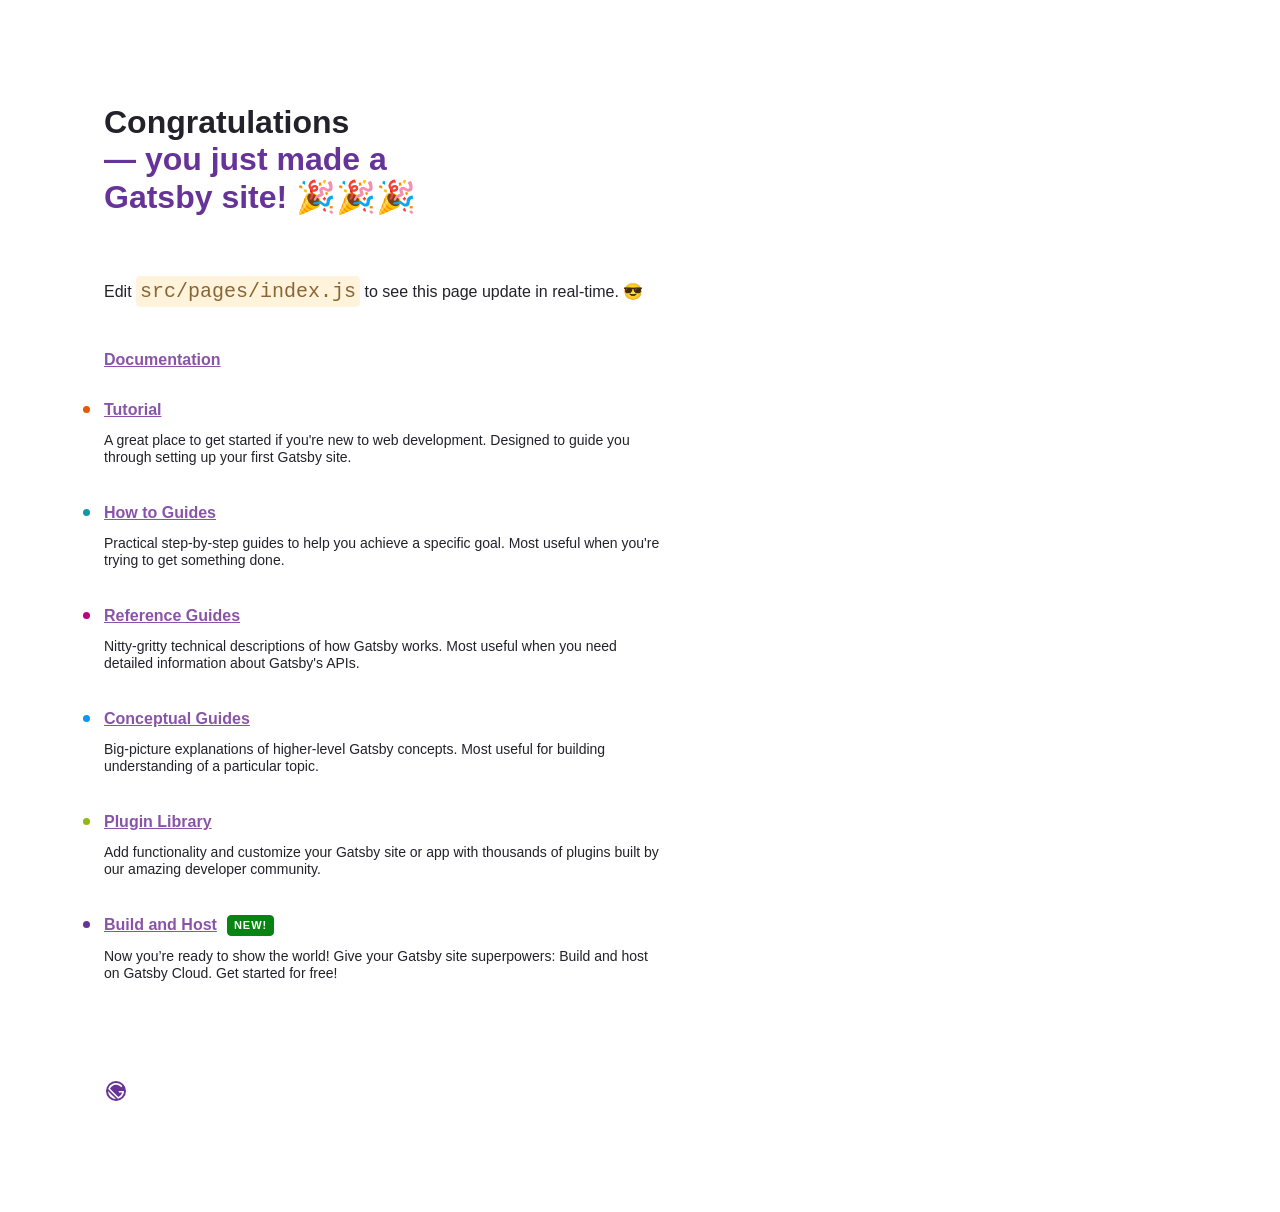
==== index.html @ 50d26634 "Updates" ====
<!DOCTYPE html><html><head><meta charSet="utf-8"/><meta http-equiv="x-ua-compatible" content="ie=edge"/><meta name="viewport" content="width=device-width, initial-scale=1, shrink-to-fit=no"/><meta name="generator" content="Gatsby 4.19.2"/></head><body><div id="___gatsby"><div style="outline:none" tabindex="-1" id="gatsby-focus-wrapper"><main style="color:#232129;padding:96px;font-family:-apple-system, Roboto, sans-serif, serif"><title>Home Page</title><h1 style="margin-top:0;margin-bottom:64px;max-width:320px">Congratulations<!-- --><br/><span style="color:#663399">— you just made a Gatsby site! </span><span role="img" aria-label="Party popper emojis">🎉🎉🎉</span></h1><p style="margin-bottom:48px">Edit <!-- --><code style="color:#8A6534;padding:4px;background-color:#FFF4DB;font-size:1.25rem;border-radius:4px">src/pages/index.js</code> to see this page update in real-time.<!-- --> <!-- --><span role="img" aria-label="Sunglasses smiley emoji">😎</span></p><ul style="margin-bottom:96px;padding-left:0"><li style="color:#8954A8;font-weight:bold;font-size:16px;vertical-align:5%;list-style-type:none;margin-bottom:24px"><a style="color:#8954A8;font-weight:bold;font-size:16px;vertical-align:5%" href="https://www.gatsbyjs.com/docs/?utm_source=starter&amp;utm_medium=start-page&amp;utm_campaign=minimal-starter">Documentation</a></li><li style="font-weight:300;font-size:24px;max-width:560px;margin-bottom:30px;color:#E95800"><span><a style="color:#8954A8;font-weight:bold;font-size:16px;vertical-align:5%" href="https://www.gatsbyjs.com/docs/tutorial/?utm_source=starter&amp;utm_medium=start-page&amp;utm_campaign=minimal-starter">Tutorial</a><p style="color:#232129;font-size:14px;margin-top:10px;margin-bottom:0;line-height:1.25">A great place to get started if you&#x27;re new to web development. Designed to guide you through setting up your first Gatsby site.</p></span></li><li style="font-weight:300;font-size:24px;max-width:560px;margin-bottom:30px;color:#1099A8"><span><a style="color:#8954A8;font-weight:bold;font-size:16px;vertical-align:5%" href="https://www.gatsbyjs.com/docs/how-to/?utm_source=starter&amp;utm_medium=start-page&amp;utm_campaign=minimal-starter">How to Guides</a><p style="color:#232129;font-size:14px;margin-top:10px;margin-bottom:0;line-height:1.25">Practical step-by-step guides to help you achieve a specific goal. Most useful when you&#x27;re trying to get something done.</p></span></li><li style="font-weight:300;font-size:24px;max-width:560px;margin-bottom:30px;color:#BC027F"><span><a style="color:#8954A8;font-weight:bold;font-size:16px;vertical-align:5%" href="https://www.gatsbyjs.com/docs/reference/?utm_source=starter&amp;utm_medium=start-page&amp;utm_campaign=minimal-starter">Reference Guides</a><p style="color:#232129;font-size:14px;margin-top:10px;margin-bottom:0;line-height:1.25">Nitty-gritty technical descriptions of how Gatsby works. Most useful when you need detailed information about Gatsby&#x27;s APIs.</p></span></li><li style="font-weight:300;font-size:24px;max-width:560px;margin-bottom:30px;color:#0D96F2"><span><a style="color:#8954A8;font-weight:bold;font-size:16px;vertical-align:5%" href="https://www.gatsbyjs.com/docs/conceptual/?utm_source=starter&amp;utm_medium=start-page&amp;utm_campaign=minimal-starter">Conceptual Guides</a><p style="color:#232129;font-size:14px;margin-top:10px;margin-bottom:0;line-height:1.25">Big-picture explanations of higher-level Gatsby concepts. Most useful for building understanding of a particular topic.</p></span></li><li style="font-weight:300;font-size:24px;max-width:560px;margin-bottom:30px;color:#8EB814"><span><a style="color:#8954A8;font-weight:bold;font-size:16px;vertical-align:5%" href="https://www.gatsbyjs.com/plugins?utm_source=starter&amp;utm_medium=start-page&amp;utm_campaign=minimal-starter">Plugin Library</a><p style="color:#232129;font-size:14px;margin-top:10px;margin-bottom:0;line-height:1.25">Add functionality and customize your Gatsby site or app with thousands of plugins built by our amazing developer community.</p></span></li><li style="font-weight:300;font-size:24px;max-width:560px;margin-bottom:30px;color:#663399"><span><a style="color:#8954A8;font-weight:bold;font-size:16px;vertical-align:5%" href="https://www.gatsbyjs.com/cloud?utm_source=starter&amp;utm_medium=start-page&amp;utm_campaign=minimal-starter">Build and Host</a><span style="color:#fff;background-color:#088413;border:1px solid #088413;font-size:11px;font-weight:bold;letter-spacing:1px;border-radius:4px;padding:4px 6px;display:inline-block;position:relative;top:-2px;margin-left:10px;line-height:1" aria-label="New Badge">NEW!</span><p style="color:#232129;font-size:14px;margin-top:10px;margin-bottom:0;line-height:1.25">Now you’re ready to show the world! Give your Gatsby site superpowers: Build and host on Gatsby Cloud. Get started for free!</p></span></li></ul><img alt="Gatsby G Logo" src="data:image/svg+xml,%3Csvg width=&#x27;24&#x27; height=&#x27;24&#x27; fill=&#x27;none&#x27; xmlns=&#x27;http://www.w3.org/2000/svg&#x27;%3E%3Cpath d=&#x27;M12 2a10 10 0 110 20 10 10 0 010-20zm0 2c-3.73 0-6.86 2.55-7.75 6L14 19.75c3.45-.89 6-4.02 6-7.75h-5.25v1.5h3.45a6.37 6.37 0 01-3.89 4.44L6.06 9.69C7 7.31 9.3 5.63 12 5.63c2.13 0 4 1.04 5.18 2.65l1.23-1.06A7.959 7.959 0 0012 4zm-8 8a8 8 0 008 8c.04 0 .09 0-8-8z&#x27; fill=&#x27;%23639&#x27;/%3E%3C/svg%3E"/></main></div><div id="gatsby-announcer" style="position:absolute;top:0;width:1px;height:1px;padding:0;overflow:hidden;clip:rect(0, 0, 0, 0);white-space:nowrap;border:0" aria-live="assertive" aria-atomic="true"></div></div><script id="gatsby-script-loader">/*<![CDATA[*/window.pagePath="/";window.___webpackCompilationHash="6429aa1b4172d0adffa3";/*]]>*/</script><script id="gatsby-chunk-mapping">/*<![CDATA[*/window.___chunkMapping={"polyfill":["/polyfill-4fb94644c751916fdb25.js"],"app":["/app-4b45c971e4cc0b7f900e.js"],"component---src-pages-404-js":["/component---src-pages-404-js-f982e21b29e5e7bc41b1.js"],"component---src-pages-index-js":["/component---src-pages-index-js-7aa5d45c8469f701ad7a.js"]};/*]]>*/</script><script src="/gatstw/polyfill-4fb94644c751916fdb25.js" nomodule=""></script><script src="/gatstw/app-4b45c971e4cc0b7f900e.js" async=""></script><script src="/gatstw/framework-1d7d2e0449200b35383c.js" async=""></script><script src="/gatstw/webpack-runtime-5391e81172d4841fd30a.js" async=""></script></body></html>
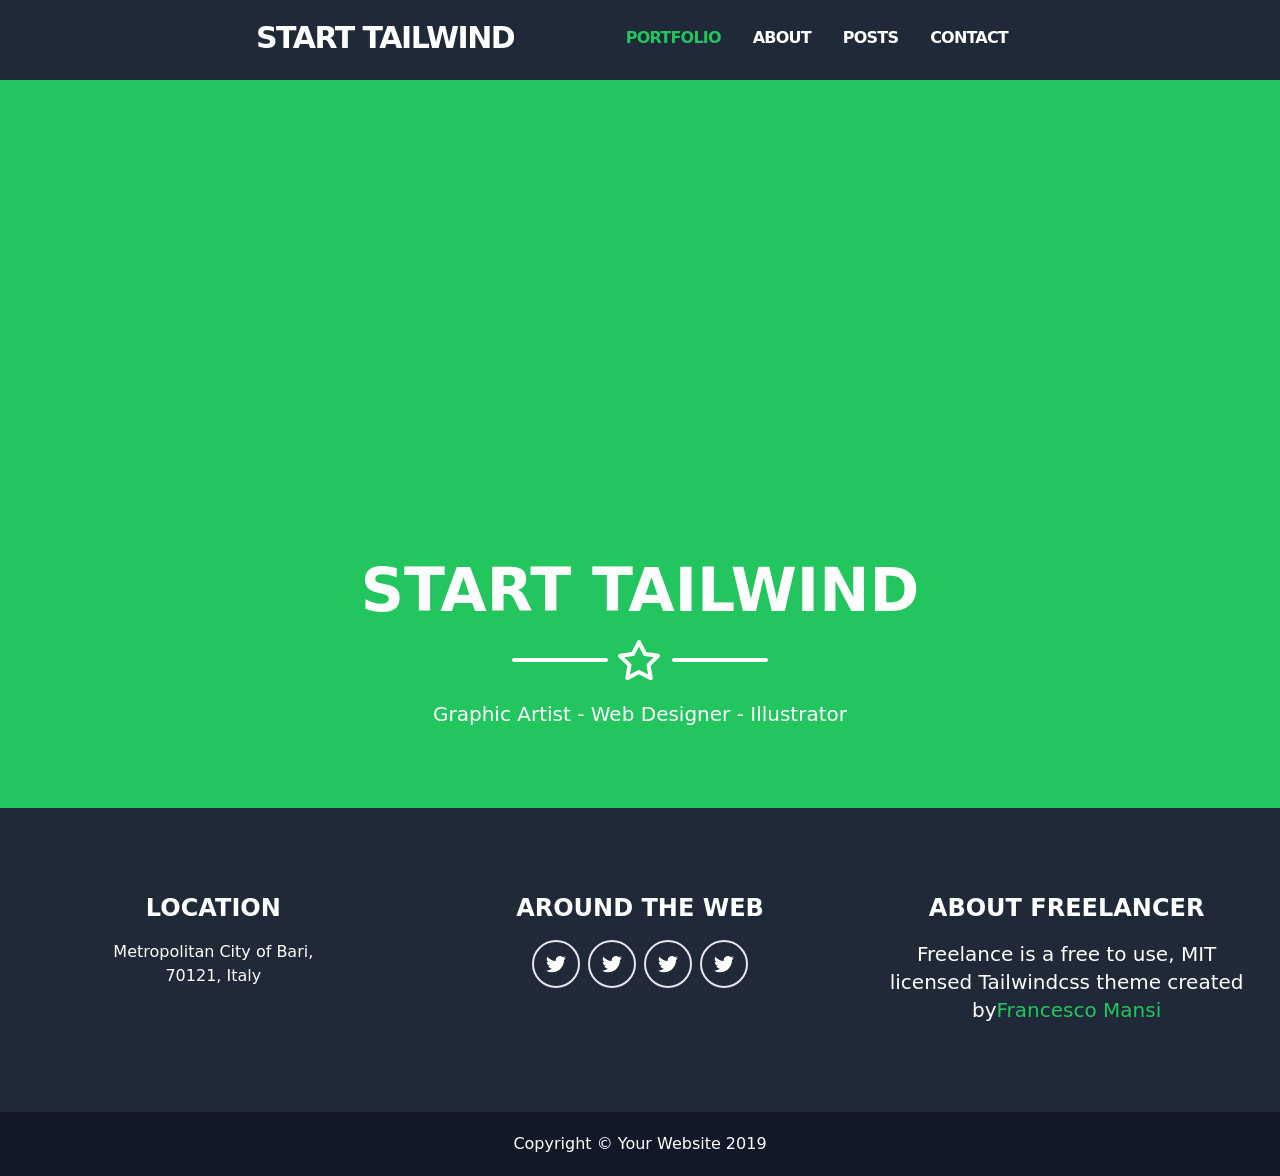
==== commit 3bc8133d: "Updates" ====
--- a/index.html
+++ b/index.html
@@ -1 +1,3 @@
-<!DOCTYPE html><html><head><meta charSet="utf-8"/><meta http-equiv="x-ua-compatible" content="ie=edge"/><meta name="viewport" content="width=device-width, initial-scale=1, shrink-to-fit=no"/><meta name="generator" content="Gatsby 4.19.2"/></head><body><div id="___gatsby"><div style="outline:none" tabindex="-1" id="gatsby-focus-wrapper"><main style="color:#232129;padding:96px;font-family:-apple-system, Roboto, sans-serif, serif"><title>Home Page</title><h1 style="margin-top:0;margin-bottom:64px;max-width:320px">Congratulations<!-- --><br/><span style="color:#663399">— you just made a Gatsby site! </span><span role="img" aria-label="Party popper emojis">🎉🎉🎉</span></h1><p style="margin-bottom:48px">Edit <!-- --><code style="color:#8A6534;padding:4px;background-color:#FFF4DB;font-size:1.25rem;border-radius:4px">src/pages/index.js</code> to see this page update in real-time.<!-- --> <!-- --><span role="img" aria-label="Sunglasses smiley emoji">😎</span></p><ul style="margin-bottom:96px;padding-left:0"><li style="color:#8954A8;font-weight:bold;font-size:16px;vertical-align:5%;list-style-type:none;margin-bottom:24px"><a style="color:#8954A8;font-weight:bold;font-size:16px;vertical-align:5%" href="https://www.gatsbyjs.com/docs/?utm_source=starter&amp;utm_medium=start-page&amp;utm_campaign=minimal-starter">Documentation</a></li><li style="font-weight:300;font-size:24px;max-width:560px;margin-bottom:30px;color:#E95800"><span><a style="color:#8954A8;font-weight:bold;font-size:16px;vertical-align:5%" href="https://www.gatsbyjs.com/docs/tutorial/?utm_source=starter&amp;utm_medium=start-page&amp;utm_campaign=minimal-starter">Tutorial</a><p style="color:#232129;font-size:14px;margin-top:10px;margin-bottom:0;line-height:1.25">A great place to get started if you&#x27;re new to web development. Designed to guide you through setting up your first Gatsby site.</p></span></li><li style="font-weight:300;font-size:24px;max-width:560px;margin-bottom:30px;color:#1099A8"><span><a style="color:#8954A8;font-weight:bold;font-size:16px;vertical-align:5%" href="https://www.gatsbyjs.com/docs/how-to/?utm_source=starter&amp;utm_medium=start-page&amp;utm_campaign=minimal-starter">How to Guides</a><p style="color:#232129;font-size:14px;margin-top:10px;margin-bottom:0;line-height:1.25">Practical step-by-step guides to help you achieve a specific goal. Most useful when you&#x27;re trying to get something done.</p></span></li><li style="font-weight:300;font-size:24px;max-width:560px;margin-bottom:30px;color:#BC027F"><span><a style="color:#8954A8;font-weight:bold;font-size:16px;vertical-align:5%" href="https://www.gatsbyjs.com/docs/reference/?utm_source=starter&amp;utm_medium=start-page&amp;utm_campaign=minimal-starter">Reference Guides</a><p style="color:#232129;font-size:14px;margin-top:10px;margin-bottom:0;line-height:1.25">Nitty-gritty technical descriptions of how Gatsby works. Most useful when you need detailed information about Gatsby&#x27;s APIs.</p></span></li><li style="font-weight:300;font-size:24px;max-width:560px;margin-bottom:30px;color:#0D96F2"><span><a style="color:#8954A8;font-weight:bold;font-size:16px;vertical-align:5%" href="https://www.gatsbyjs.com/docs/conceptual/?utm_source=starter&amp;utm_medium=start-page&amp;utm_campaign=minimal-starter">Conceptual Guides</a><p style="color:#232129;font-size:14px;margin-top:10px;margin-bottom:0;line-height:1.25">Big-picture explanations of higher-level Gatsby concepts. Most useful for building understanding of a particular topic.</p></span></li><li style="font-weight:300;font-size:24px;max-width:560px;margin-bottom:30px;color:#8EB814"><span><a style="color:#8954A8;font-weight:bold;font-size:16px;vertical-align:5%" href="https://www.gatsbyjs.com/plugins?utm_source=starter&amp;utm_medium=start-page&amp;utm_campaign=minimal-starter">Plugin Library</a><p style="color:#232129;font-size:14px;margin-top:10px;margin-bottom:0;line-height:1.25">Add functionality and customize your Gatsby site or app with thousands of plugins built by our amazing developer community.</p></span></li><li style="font-weight:300;font-size:24px;max-width:560px;margin-bottom:30px;color:#663399"><span><a style="color:#8954A8;font-weight:bold;font-size:16px;vertical-align:5%" href="https://www.gatsbyjs.com/cloud?utm_source=starter&amp;utm_medium=start-page&amp;utm_campaign=minimal-starter">Build and Host</a><span style="color:#fff;background-color:#088413;border:1px solid #088413;font-size:11px;font-weight:bold;letter-spacing:1px;border-radius:4px;padding:4px 6px;display:inline-block;position:relative;top:-2px;margin-left:10px;line-height:1" aria-label="New Badge">NEW!</span><p style="color:#232129;font-size:14px;margin-top:10px;margin-bottom:0;line-height:1.25">Now you’re ready to show the world! Give your Gatsby site superpowers: Build and host on Gatsby Cloud. Get started for free!</p></span></li></ul><img alt="Gatsby G Logo" src="data:image/svg+xml,%3Csvg width=&#x27;24&#x27; height=&#x27;24&#x27; fill=&#x27;none&#x27; xmlns=&#x27;http://www.w3.org/2000/svg&#x27;%3E%3Cpath d=&#x27;M12 2a10 10 0 110 20 10 10 0 010-20zm0 2c-3.73 0-6.86 2.55-7.75 6L14 19.75c3.45-.89 6-4.02 6-7.75h-5.25v1.5h3.45a6.37 6.37 0 01-3.89 4.44L6.06 9.69C7 7.31 9.3 5.63 12 5.63c2.13 0 4 1.04 5.18 2.65l1.23-1.06A7.959 7.959 0 0012 4zm-8 8a8 8 0 008 8c.04 0 .09 0-8-8z&#x27; fill=&#x27;%23639&#x27;/%3E%3C/svg%3E"/></main></div><div id="gatsby-announcer" style="position:absolute;top:0;width:1px;height:1px;padding:0;overflow:hidden;clip:rect(0, 0, 0, 0);white-space:nowrap;border:0" aria-live="assertive" aria-atomic="true"></div></div><script id="gatsby-script-loader">/*<![CDATA[*/window.pagePath="/";window.___webpackCompilationHash="6429aa1b4172d0adffa3";/*]]>*/</script><script id="gatsby-chunk-mapping">/*<![CDATA[*/window.___chunkMapping={"polyfill":["/polyfill-4fb94644c751916fdb25.js"],"app":["/app-4b45c971e4cc0b7f900e.js"],"component---src-pages-404-js":["/component---src-pages-404-js-f982e21b29e5e7bc41b1.js"],"component---src-pages-index-js":["/component---src-pages-index-js-7aa5d45c8469f701ad7a.js"]};/*]]>*/</script><script src="/gatstw/polyfill-4fb94644c751916fdb25.js" nomodule=""></script><script src="/gatstw/app-4b45c971e4cc0b7f900e.js" async=""></script><script src="/gatstw/framework-1d7d2e0449200b35383c.js" async=""></script><script src="/gatstw/webpack-runtime-5391e81172d4841fd30a.js" async=""></script></body></html>+<!DOCTYPE html><html><head><meta charSet="utf-8"/><meta http-equiv="x-ua-compatible" content="ie=edge"/><meta name="viewport" content="width=device-width, initial-scale=1, shrink-to-fit=no"/><meta name="description" content="Hello World" data-gatsby-head="true"/><meta name="generator" content="Gatsby 4.19.2"/><style data-href="/gatstw/styles.376b4c808e6d2e845d31.css" data-identity="gatsby-global-css">/*
+! tailwindcss v3.1.6 | MIT License | https://tailwindcss.com
+*/*,:after,:before{border:0 solid #e5e7eb;box-sizing:border-box}:after,:before{--tw-content:""}html{-webkit-text-size-adjust:100%;font-family:ui-sans-serif,system-ui,-apple-system,BlinkMacSystemFont,Segoe UI,Roboto,Helvetica Neue,Arial,Noto Sans,sans-serif,Apple Color Emoji,Segoe UI Emoji,Segoe UI Symbol,Noto Color Emoji;line-height:1.5;-moz-tab-size:4;-o-tab-size:4;tab-size:4}body{line-height:inherit;margin:0}hr{border-top-width:1px;color:inherit;height:0}abbr:where([title]){-webkit-text-decoration:underline dotted;text-decoration:underline dotted}h1,h2,h3,h4,h5,h6{font-size:inherit;font-weight:inherit}a{color:inherit;text-decoration:inherit}b,strong{font-weight:bolder}code,kbd,pre,samp{font-family:ui-monospace,SFMono-Regular,Menlo,Monaco,Consolas,Liberation Mono,Courier New,monospace;font-size:1em}small{font-size:80%}sub,sup{font-size:75%;line-height:0;position:relative;vertical-align:baseline}sub{bottom:-.25em}sup{top:-.5em}table{border-collapse:collapse;border-color:inherit;text-indent:0}button,input,optgroup,select,textarea{color:inherit;font-family:inherit;font-size:100%;font-weight:inherit;line-height:inherit;margin:0;padding:0}button,select{text-transform:none}[type=button],[type=reset],[type=submit],button{-webkit-appearance:button;background-color:transparent;background-image:none}:-moz-focusring{outline:auto}:-moz-ui-invalid{box-shadow:none}progress{vertical-align:baseline}::-webkit-inner-spin-button,::-webkit-outer-spin-button{height:auto}[type=search]{-webkit-appearance:textfield;outline-offset:-2px}::-webkit-search-decoration{-webkit-appearance:none}::-webkit-file-upload-button{-webkit-appearance:button;font:inherit}summary{display:list-item}blockquote,dd,dl,figure,h1,h2,h3,h4,h5,h6,hr,p,pre{margin:0}fieldset{margin:0}fieldset,legend{padding:0}menu,ol,ul{list-style:none;margin:0;padding:0}textarea{resize:vertical}input::-moz-placeholder,textarea::-moz-placeholder{color:#9ca3af;opacity:1}input::placeholder,textarea::placeholder{color:#9ca3af;opacity:1}[role=button],button{cursor:pointer}:disabled{cursor:default}audio,canvas,embed,iframe,img,object,svg,video{display:block;vertical-align:middle}img,video{height:auto;max-width:100%}*,:after,:before{--tw-border-spacing-x:0;--tw-border-spacing-y:0;--tw-translate-x:0;--tw-translate-y:0;--tw-rotate:0;--tw-skew-x:0;--tw-skew-y:0;--tw-scale-x:1;--tw-scale-y:1;--tw-pan-x: ;--tw-pan-y: ;--tw-pinch-zoom: ;--tw-scroll-snap-strictness:proximity;--tw-ordinal: ;--tw-slashed-zero: ;--tw-numeric-figure: ;--tw-numeric-spacing: ;--tw-numeric-fraction: ;--tw-ring-inset: ;--tw-ring-offset-width:0px;--tw-ring-offset-color:#fff;--tw-ring-color:rgba(59,130,246,.5);--tw-ring-offset-shadow:0 0 #0000;--tw-ring-shadow:0 0 #0000;--tw-shadow:0 0 #0000;--tw-shadow-colored:0 0 #0000;--tw-blur: ;--tw-brightness: ;--tw-contrast: ;--tw-grayscale: ;--tw-hue-rotate: ;--tw-invert: ;--tw-saturate: ;--tw-sepia: ;--tw-drop-shadow: ;--tw-backdrop-blur: ;--tw-backdrop-brightness: ;--tw-backdrop-contrast: ;--tw-backdrop-grayscale: ;--tw-backdrop-hue-rotate: ;--tw-backdrop-invert: ;--tw-backdrop-opacity: ;--tw-backdrop-saturate: ;--tw-backdrop-sepia: }::-webkit-backdrop{--tw-border-spacing-x:0;--tw-border-spacing-y:0;--tw-translate-x:0;--tw-translate-y:0;--tw-rotate:0;--tw-skew-x:0;--tw-skew-y:0;--tw-scale-x:1;--tw-scale-y:1;--tw-pan-x: ;--tw-pan-y: ;--tw-pinch-zoom: ;--tw-scroll-snap-strictness:proximity;--tw-ordinal: ;--tw-slashed-zero: ;--tw-numeric-figure: ;--tw-numeric-spacing: ;--tw-numeric-fraction: ;--tw-ring-inset: ;--tw-ring-offset-width:0px;--tw-ring-offset-color:#fff;--tw-ring-color:rgba(59,130,246,.5);--tw-ring-offset-shadow:0 0 #0000;--tw-ring-shadow:0 0 #0000;--tw-shadow:0 0 #0000;--tw-shadow-colored:0 0 #0000;--tw-blur: ;--tw-brightness: ;--tw-contrast: ;--tw-grayscale: ;--tw-hue-rotate: ;--tw-invert: ;--tw-saturate: ;--tw-sepia: ;--tw-drop-shadow: ;--tw-backdrop-blur: ;--tw-backdrop-brightness: ;--tw-backdrop-contrast: ;--tw-backdrop-grayscale: ;--tw-backdrop-hue-rotate: ;--tw-backdrop-invert: ;--tw-backdrop-opacity: ;--tw-backdrop-saturate: ;--tw-backdrop-sepia: }::backdrop{--tw-border-spacing-x:0;--tw-border-spacing-y:0;--tw-translate-x:0;--tw-translate-y:0;--tw-rotate:0;--tw-skew-x:0;--tw-skew-y:0;--tw-scale-x:1;--tw-scale-y:1;--tw-pan-x: ;--tw-pan-y: ;--tw-pinch-zoom: ;--tw-scroll-snap-strictness:proximity;--tw-ordinal: ;--tw-slashed-zero: ;--tw-numeric-figure: ;--tw-numeric-spacing: ;--tw-numeric-fraction: ;--tw-ring-inset: ;--tw-ring-offset-width:0px;--tw-ring-offset-color:#fff;--tw-ring-color:rgba(59,130,246,.5);--tw-ring-offset-shadow:0 0 #0000;--tw-ring-shadow:0 0 #0000;--tw-shadow:0 0 #0000;--tw-shadow-colored:0 0 #0000;--tw-blur: ;--tw-brightness: ;--tw-contrast: ;--tw-grayscale: ;--tw-hue-rotate: ;--tw-invert: ;--tw-saturate: ;--tw-sepia: ;--tw-drop-shadow: ;--tw-backdrop-blur: ;--tw-backdrop-brightness: ;--tw-backdrop-contrast: ;--tw-backdrop-grayscale: ;--tw-backdrop-hue-rotate: ;--tw-backdrop-invert: ;--tw-backdrop-opacity: ;--tw-backdrop-saturate: ;--tw-backdrop-sepia: }.container{width:100%}@media (min-width:640px){.container{max-width:640px}}@media (min-width:768px){.container{max-width:768px}}@media (min-width:1024px){.container{max-width:1024px}}@media (min-width:1280px){.container{max-width:1280px}}@media (min-width:1536px){.container{max-width:1536px}}.sticky{position:-webkit-sticky;position:sticky}.top-0{top:0}.mx-auto{margin-left:auto;margin-right:auto}.mx-2{margin-left:.5rem;margin-right:.5rem}.mx-1{margin-left:.25rem;margin-right:.25rem}.mb-12{margin-bottom:3rem}.-mt-12{margin-top:-3rem}.mr-3{margin-right:.75rem}.flex{display:flex}.inline-flex{display:inline-flex}.hidden{display:none}.h-64{height:16rem}.h-1{height:.25rem}.h-12{height:3rem}.h-16{height:4rem}.h-20{height:5rem}.h-4{height:1rem}.h-5{height:1.25rem}.w-24{width:6rem}.w-full{width:100%}.w-5{width:1.25rem}.max-w-2xl{max-width:42rem}.appearance-none{-webkit-appearance:none;-moz-appearance:none;appearance:none}.flex-row{flex-direction:row}.flex-col{flex-direction:column}.items-center{align-items:center}.justify-center{justify-content:center}.justify-between{justify-content:space-between}.break-normal{overflow-wrap:normal;word-break:normal}.rounded-full{border-radius:9999px}.rounded-lg{border-radius:.5rem}.border-2{border-width:2px}.border-b{border-bottom-width:1px}.border-b-2{border-bottom-width:2px}.border-none{border-style:none}.border-gray-400{--tw-border-opacity:1;border-color:rgb(156 163 175/var(--tw-border-opacity))}.bg-green-500{--tw-bg-opacity:1;background-color:rgb(34 197 94/var(--tw-bg-opacity))}.bg-white{--tw-bg-opacity:1;background-color:rgb(255 255 255/var(--tw-bg-opacity))}.bg-black{--tw-bg-opacity:1;background-color:rgb(0 0 0/var(--tw-bg-opacity))}.bg-transparent{background-color:transparent}.bg-gray-900{--tw-bg-opacity:1;background-color:rgb(17 24 39/var(--tw-bg-opacity))}.bg-gray-800{--tw-bg-opacity:1;background-color:rgb(31 41 55/var(--tw-bg-opacity))}.fill-current{fill:currentColor}.p-5{padding:1.25rem}.p-6{padding:1.5rem}.p-3{padding:.75rem}.py-32{padding-bottom:8rem;padding-top:8rem}.px-16{padding-left:4rem;padding-right:4rem}.py-4{padding-bottom:1rem;padding-top:1rem}.px-12{padding-left:3rem;padding-right:3rem}.py-16{padding-bottom:4rem;padding-top:4rem}.px-6{padding-left:1.5rem;padding-right:1.5rem}.py-10{padding-bottom:2.5rem;padding-top:2.5rem}.py-1{padding-bottom:.25rem;padding-top:.25rem}.py-5{padding-bottom:1.25rem;padding-top:1.25rem}.px-8{padding-left:2rem;padding-right:2rem}.px-3{padding-left:.75rem;padding-right:.75rem}.py-2{padding-bottom:.5rem;padding-top:.5rem}.px-4{padding-left:1rem;padding-right:1rem}.pt-12{padding-top:3rem}.pb-12{padding-bottom:3rem}.pt-5{padding-top:1.25rem}.pb-5{padding-bottom:1.25rem}.text-center{text-align:center}.font-sans{font-family:ui-sans-serif,system-ui,-apple-system,BlinkMacSystemFont,Segoe UI,Roboto,Helvetica Neue,Arial,Noto Sans,sans-serif,Apple Color Emoji,Segoe UI Emoji,Segoe UI Symbol,Noto Color Emoji}.text-5xl{font-size:3rem;line-height:1}.text-xl{font-size:1.25rem;line-height:1.75rem}.text-4xl{font-size:2.25rem;line-height:2.5rem}.text-2xl{font-size:1.5rem;line-height:2rem}.text-base{font-size:1rem;line-height:1.5rem}.font-bold{font-weight:700}.font-normal{font-weight:400}.uppercase{text-transform:uppercase}.leading-none{line-height:1}.leading-tight{line-height:1.25}.leading-normal{line-height:1.5}.tracking-normal{letter-spacing:0}.tracking-tighter{letter-spacing:-.05em}.text-white{--tw-text-opacity:1;color:rgb(255 255 255/var(--tw-text-opacity))}.text-black{--tw-text-opacity:1;color:rgb(0 0 0/var(--tw-text-opacity))}.text-green-500{--tw-text-opacity:1;color:rgb(34 197 94/var(--tw-text-opacity))}.subpixel-antialiased{-webkit-font-smoothing:auto;-moz-osx-font-smoothing:auto}.placeholder-gray-700::-moz-placeholder{--tw-placeholder-opacity:1;color:rgb(55 65 81/var(--tw-placeholder-opacity))}.placeholder-gray-700::placeholder{--tw-placeholder-opacity:1;color:rgb(55 65 81/var(--tw-placeholder-opacity))}.hover\:bg-white:hover{--tw-bg-opacity:1;background-color:rgb(255 255 255/var(--tw-bg-opacity))}.hover\:text-green-500:hover{--tw-text-opacity:1;color:rgb(34 197 94/var(--tw-text-opacity))}.hover\:text-blue-900:hover{--tw-text-opacity:1;color:rgb(30 58 138/var(--tw-text-opacity))}.focus\:outline-none:focus{outline:2px solid transparent;outline-offset:2px}@media (min-width:640px){.sm\:px-24{padding-left:6rem;padding-right:6rem}}@media (min-width:768px){.md\:block{display:block}.md\:hidden{display:none}.md\:w-1\/3{width:33.333333%}.md\:flex-row{flex-direction:row}}@media (min-width:1024px){.lg\:text-6xl{font-size:3.75rem;line-height:1}}@media (min-width:1280px){.xl\:px-64{padding-left:16rem;padding-right:16rem}.xl\:text-3xl{font-size:1.875rem;line-height:2.25rem}}</style><title data-gatsby-head="true">Hello World</title></head><body><div id="___gatsby"><div style="outline:none" tabindex="-1" id="gatsby-focus-wrapper"><div class="subpixel-antialiased font-Montserrat "><nav class="sticky top-0 h-20 bg-gray-800 p-5 sm:px-24 xl:px-64"><div class="mx-auto flex justify-between items-center"><a aria-current="page" class="uppercase text-white text-xl xl:text-3xl font-bold whitespace-no-wrap font-Montserrat leading-normal tracking-tighter" href="/gatstw/">Start Tailwind</a><button class="md:hidden uppercase inline-flex items-center bg-green-500 px-3 py-2 rounded-lg text-white">Menu<!-- --> <!-- --><svg class="h-4 fill-current" xmlns="http://www.w3.org/2000/svg" viewBox="0 0 24 24"><path d="M4 5h16a1 1 0 0 1 0 2H4a1 1 0 1 1 0-2zm0 6h16a1 1 0 0 1 0 2H4a1 1 0 0 1 0-2zm0 6h16a1 1 0 0 1 0 2H4a1 1 0 0 1 0-2z"></path></svg></button><div class="hidden md:block"><a aria-current="page" class="px-4 uppercase text-white text-base font-bold whitespace-no-wrap font-Montserrat leading-normal tracking-tighter hover:text-green-500 text-green-500" href="/gatstw/">Portfolio</a><a class="px-4 uppercase text-white text-base font-bold whitespace-no-wrap font-Montserrat leading-normal tracking-tighter hover:text-green-500" href="/gatstw/about">About</a><a class="px-4 uppercase text-white text-base font-bold whitespace-no-wrap font-Montserrat leading-normal tracking-tighter hover:text-green-500" href="/gatstw/posts">Posts</a><a class="px-4 uppercase text-white text-base font-bold whitespace-no-wrap font-Montserrat leading-normal tracking-tighter hover:text-green-500" href="/gatstw/contact">Contact</a></div></div></nav><main><section class="bg-green-500 py-32 "><figure class="container px-16 pt-12 mx-auto"><img class="mb-12 h-64 mx-auto" src="https://picsum.photos/400" alt=""/></figure><h1 class="text-center uppercase text-white text-5xl lg:text-6xl font-bold  leading-none tracking-normal">Start Tailwind</h1><div class="flex flex-row items-center justify-center py-4"><span class="h-1 w-24 bg-white rounded-full mx-2"></span><svg class="h-12 fill-current text-white " xmlns="http://www.w3.org/2000/svg" viewBox="0 0 24 24"><path d="M6.1 21.98a1 1 0 0 1-1.45-1.06l1.03-6.03-4.38-4.26a1 1 0 0 1 .56-1.71l6.05-.88 2.7-5.48a1 1 0 0 1 1.8 0l2.7 5.48 6.06.88a1 1 0 0 1 .55 1.7l-4.38 4.27 1.04 6.03a1 1 0 0 1-1.46 1.06l-5.4-2.85-5.42 2.85zm4.95-4.87a1 1 0 0 1 .93 0l4.08 2.15-.78-4.55a1 1 0 0 1 .29-.88l3.3-3.22-4.56-.67a1 1 0 0 1-.76-.54l-2.04-4.14L9.47 9.4a1 1 0 0 1-.75.54l-4.57.67 3.3 3.22a1 1 0 0 1 .3.88l-.79 4.55 4.09-2.15z"></path></svg><span class="h-1 w-24 bg-white rounded-full mx-2"></span></div><p class="px-12 text-center text-white text-xl font-normal font-sans">Graphic Artist - Web Designer - Illustrator</p></section><section class="bg-gray-800 -mt-12 py-16"><div class="flex flex-col md:flex-row text-white text-center"><div class="p-6 md:w-1/3"><h1 class="uppercase text-2xl font-bold leading-none tracking-normal pb-5">Location</h1><p>Metropolitan City of Bari,<!-- --><br/>70121, Italy<!-- --></p></div><div class="p-6 md:w-1/3"><h1 class="uppercase text-2xl font-bold  leading-none tracking-normal">Around the web</h1><div class="flex justify-center py-5 "><span class="items-center rounded-full border-2 p-3 hover:bg-white mx-1"><svg class="fill-current w-5 h-5 hover:text-blue-900" xmlns="http://www.w3.org/2000/svg" viewBox="0 0 20 20"><title>Twitter</title><path d="M6.29 18.25c7.55 0 11.67-6.25 11.67-11.67v-.53c.8-.59 1.49-1.3 2.04-2.13-.75.33-1.54.55-2.36.65a4.12 4.12 0 0 0 1.8-2.27c-.8.48-1.68.81-2.6 1a4.1 4.1 0 0 0-7 3.74 11.65 11.65 0 0 1-8.45-4.3 4.1 4.1 0 0 0 1.27 5.49C2.01 8.2 1.37 8.03.8 7.7v.05a4.1 4.1 0 0 0 3.3 4.03 4.1 4.1 0 0 1-1.86.07 4.1 4.1 0 0 0 3.83 2.85A8.23 8.23 0 0 1 0 16.4a11.62 11.62 0 0 0 6.29 1.84"></path></svg></span><span class="items-center rounded-full border-2 p-3 hover:bg-white mx-1"><svg class="fill-current w-5 h-5 hover:text-blue-900" xmlns="http://www.w3.org/2000/svg" viewBox="0 0 20 20"><title>Twitter</title><path d="M6.29 18.25c7.55 0 11.67-6.25 11.67-11.67v-.53c.8-.59 1.49-1.3 2.04-2.13-.75.33-1.54.55-2.36.65a4.12 4.12 0 0 0 1.8-2.27c-.8.48-1.68.81-2.6 1a4.1 4.1 0 0 0-7 3.74 11.65 11.65 0 0 1-8.45-4.3 4.1 4.1 0 0 0 1.27 5.49C2.01 8.2 1.37 8.03.8 7.7v.05a4.1 4.1 0 0 0 3.3 4.03 4.1 4.1 0 0 1-1.86.07 4.1 4.1 0 0 0 3.83 2.85A8.23 8.23 0 0 1 0 16.4a11.62 11.62 0 0 0 6.29 1.84"></path></svg></span><span class="items-center rounded-full border-2 p-3 hover:bg-white mx-1"><svg class="fill-current w-5 h-5 hover:text-blue-900" xmlns="http://www.w3.org/2000/svg" viewBox="0 0 20 20"><title>Twitter</title><path d="M6.29 18.25c7.55 0 11.67-6.25 11.67-11.67v-.53c.8-.59 1.49-1.3 2.04-2.13-.75.33-1.54.55-2.36.65a4.12 4.12 0 0 0 1.8-2.27c-.8.48-1.68.81-2.6 1a4.1 4.1 0 0 0-7 3.74 11.65 11.65 0 0 1-8.45-4.3 4.1 4.1 0 0 0 1.27 5.49C2.01 8.2 1.37 8.03.8 7.7v.05a4.1 4.1 0 0 0 3.3 4.03 4.1 4.1 0 0 1-1.86.07 4.1 4.1 0 0 0 3.83 2.85A8.23 8.23 0 0 1 0 16.4a11.62 11.62 0 0 0 6.29 1.84"></path></svg></span><span class="items-center rounded-full border-2 p-3 hover:bg-white mx-1"><svg class="fill-current w-5 h-5 hover:text-blue-900" xmlns="http://www.w3.org/2000/svg" viewBox="0 0 20 20"><title>Twitter</title><path d="M6.29 18.25c7.55 0 11.67-6.25 11.67-11.67v-.53c.8-.59 1.49-1.3 2.04-2.13-.75.33-1.54.55-2.36.65a4.12 4.12 0 0 0 1.8-2.27c-.8.48-1.68.81-2.6 1a4.1 4.1 0 0 0-7 3.74 11.65 11.65 0 0 1-8.45-4.3 4.1 4.1 0 0 0 1.27 5.49C2.01 8.2 1.37 8.03.8 7.7v.05a4.1 4.1 0 0 0 3.3 4.03 4.1 4.1 0 0 1-1.86.07 4.1 4.1 0 0 0 3.83 2.85A8.23 8.23 0 0 1 0 16.4a11.62 11.62 0 0 0 6.29 1.84"></path></svg></span></div></div><div class="p-6 md:w-1/3"><h1 class="uppercase text-2xl font-bold leading-none tracking-normal pb-5">About freelancer</h1><p class="text-xl break-normal">Freelance is a free to use, MIT licensed Tailwindcss theme created by<!-- --><a class="text-green-500" href="https://twitter.com/framansi">Francesco Mansi</a></p></div></div></section></main><footer class="bg-gray-900 h-16"><p class="pt-5 text-center text-white">Copyright © Your Website 2019</p></footer></div></div><div id="gatsby-announcer" style="position:absolute;top:0;width:1px;height:1px;padding:0;overflow:hidden;clip:rect(0, 0, 0, 0);white-space:nowrap;border:0" aria-live="assertive" aria-atomic="true"></div></div><script id="gatsby-script-loader">/*<![CDATA[*/window.pagePath="/";window.___webpackCompilationHash="ddca58eb064a016373e2";/*]]>*/</script><script id="gatsby-chunk-mapping">/*<![CDATA[*/window.___chunkMapping={"polyfill":["/polyfill-4fb94644c751916fdb25.js"],"app":["/app-f58a2ea3754466d3b568.js"],"component---src-pages-404-js":["/component---src-pages-404-js-d5fc9e7c5f6d2e9973ba.js"],"component---src-pages-500-js":["/component---src-pages-500-js-02c7ab6f308cbaa85d64.js"],"component---src-pages-about-js":["/component---src-pages-about-js-494755cf1e1283b379d8.js"],"component---src-pages-contact-js":["/component---src-pages-contact-js-64fff0bbc62f947a8b4c.js"],"component---src-pages-dog-js":["/component---src-pages-dog-js-367c85bb5014e7ec86d0.js"],"component---src-pages-index-js":["/component---src-pages-index-js-3e905f6fd99a5262420f.js"],"component---src-pages-posts-index-js":["/component---src-pages-posts-index-js-21a49f9eb0a3f2575c47.js"],"component---src-pages-posts-post-1-js":["/component---src-pages-posts-post-1-js-0382137d15bd36941d9e.js"]};/*]]>*/</script><script src="/gatstw/polyfill-4fb94644c751916fdb25.js" nomodule=""></script><script src="/gatstw/app-f58a2ea3754466d3b568.js" async=""></script><script src="/gatstw/framework-1d7d2e0449200b35383c.js" async=""></script><script src="/gatstw/webpack-runtime-152dff396c7179cd5ba0.js" async=""></script></body></html>
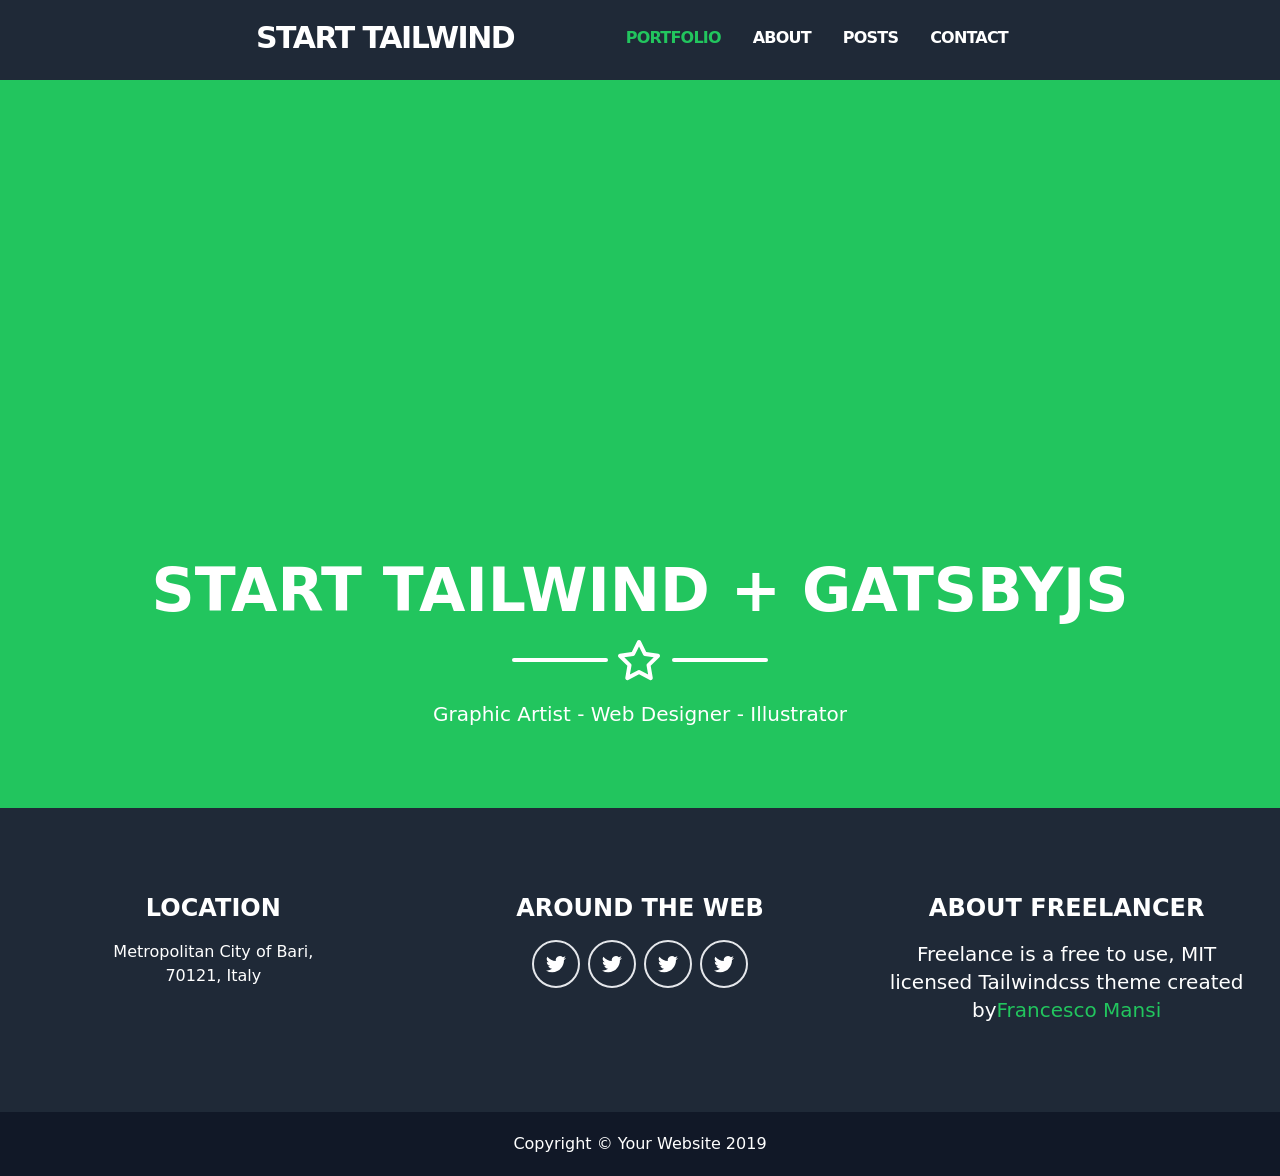
==== commit 7a612297: "Updates" ====
--- a/index.html
+++ b/index.html
@@ -1,3 +1,3 @@
 <!DOCTYPE html><html><head><meta charSet="utf-8"/><meta http-equiv="x-ua-compatible" content="ie=edge"/><meta name="viewport" content="width=device-width, initial-scale=1, shrink-to-fit=no"/><meta name="description" content="Hello World" data-gatsby-head="true"/><meta name="generator" content="Gatsby 4.19.2"/><style data-href="/gatstw/styles.376b4c808e6d2e845d31.css" data-identity="gatsby-global-css">/*
 ! tailwindcss v3.1.6 | MIT License | https://tailwindcss.com
-*/*,:after,:before{border:0 solid #e5e7eb;box-sizing:border-box}:after,:before{--tw-content:""}html{-webkit-text-size-adjust:100%;font-family:ui-sans-serif,system-ui,-apple-system,BlinkMacSystemFont,Segoe UI,Roboto,Helvetica Neue,Arial,Noto Sans,sans-serif,Apple Color Emoji,Segoe UI Emoji,Segoe UI Symbol,Noto Color Emoji;line-height:1.5;-moz-tab-size:4;-o-tab-size:4;tab-size:4}body{line-height:inherit;margin:0}hr{border-top-width:1px;color:inherit;height:0}abbr:where([title]){-webkit-text-decoration:underline dotted;text-decoration:underline dotted}h1,h2,h3,h4,h5,h6{font-size:inherit;font-weight:inherit}a{color:inherit;text-decoration:inherit}b,strong{font-weight:bolder}code,kbd,pre,samp{font-family:ui-monospace,SFMono-Regular,Menlo,Monaco,Consolas,Liberation Mono,Courier New,monospace;font-size:1em}small{font-size:80%}sub,sup{font-size:75%;line-height:0;position:relative;vertical-align:baseline}sub{bottom:-.25em}sup{top:-.5em}table{border-collapse:collapse;border-color:inherit;text-indent:0}button,input,optgroup,select,textarea{color:inherit;font-family:inherit;font-size:100%;font-weight:inherit;line-height:inherit;margin:0;padding:0}button,select{text-transform:none}[type=button],[type=reset],[type=submit],button{-webkit-appearance:button;background-color:transparent;background-image:none}:-moz-focusring{outline:auto}:-moz-ui-invalid{box-shadow:none}progress{vertical-align:baseline}::-webkit-inner-spin-button,::-webkit-outer-spin-button{height:auto}[type=search]{-webkit-appearance:textfield;outline-offset:-2px}::-webkit-search-decoration{-webkit-appearance:none}::-webkit-file-upload-button{-webkit-appearance:button;font:inherit}summary{display:list-item}blockquote,dd,dl,figure,h1,h2,h3,h4,h5,h6,hr,p,pre{margin:0}fieldset{margin:0}fieldset,legend{padding:0}menu,ol,ul{list-style:none;margin:0;padding:0}textarea{resize:vertical}input::-moz-placeholder,textarea::-moz-placeholder{color:#9ca3af;opacity:1}input::placeholder,textarea::placeholder{color:#9ca3af;opacity:1}[role=button],button{cursor:pointer}:disabled{cursor:default}audio,canvas,embed,iframe,img,object,svg,video{display:block;vertical-align:middle}img,video{height:auto;max-width:100%}*,:after,:before{--tw-border-spacing-x:0;--tw-border-spacing-y:0;--tw-translate-x:0;--tw-translate-y:0;--tw-rotate:0;--tw-skew-x:0;--tw-skew-y:0;--tw-scale-x:1;--tw-scale-y:1;--tw-pan-x: ;--tw-pan-y: ;--tw-pinch-zoom: ;--tw-scroll-snap-strictness:proximity;--tw-ordinal: ;--tw-slashed-zero: ;--tw-numeric-figure: ;--tw-numeric-spacing: ;--tw-numeric-fraction: ;--tw-ring-inset: ;--tw-ring-offset-width:0px;--tw-ring-offset-color:#fff;--tw-ring-color:rgba(59,130,246,.5);--tw-ring-offset-shadow:0 0 #0000;--tw-ring-shadow:0 0 #0000;--tw-shadow:0 0 #0000;--tw-shadow-colored:0 0 #0000;--tw-blur: ;--tw-brightness: ;--tw-contrast: ;--tw-grayscale: ;--tw-hue-rotate: ;--tw-invert: ;--tw-saturate: ;--tw-sepia: ;--tw-drop-shadow: ;--tw-backdrop-blur: ;--tw-backdrop-brightness: ;--tw-backdrop-contrast: ;--tw-backdrop-grayscale: ;--tw-backdrop-hue-rotate: ;--tw-backdrop-invert: ;--tw-backdrop-opacity: ;--tw-backdrop-saturate: ;--tw-backdrop-sepia: }::-webkit-backdrop{--tw-border-spacing-x:0;--tw-border-spacing-y:0;--tw-translate-x:0;--tw-translate-y:0;--tw-rotate:0;--tw-skew-x:0;--tw-skew-y:0;--tw-scale-x:1;--tw-scale-y:1;--tw-pan-x: ;--tw-pan-y: ;--tw-pinch-zoom: ;--tw-scroll-snap-strictness:proximity;--tw-ordinal: ;--tw-slashed-zero: ;--tw-numeric-figure: ;--tw-numeric-spacing: ;--tw-numeric-fraction: ;--tw-ring-inset: ;--tw-ring-offset-width:0px;--tw-ring-offset-color:#fff;--tw-ring-color:rgba(59,130,246,.5);--tw-ring-offset-shadow:0 0 #0000;--tw-ring-shadow:0 0 #0000;--tw-shadow:0 0 #0000;--tw-shadow-colored:0 0 #0000;--tw-blur: ;--tw-brightness: ;--tw-contrast: ;--tw-grayscale: ;--tw-hue-rotate: ;--tw-invert: ;--tw-saturate: ;--tw-sepia: ;--tw-drop-shadow: ;--tw-backdrop-blur: ;--tw-backdrop-brightness: ;--tw-backdrop-contrast: ;--tw-backdrop-grayscale: ;--tw-backdrop-hue-rotate: ;--tw-backdrop-invert: ;--tw-backdrop-opacity: ;--tw-backdrop-saturate: ;--tw-backdrop-sepia: }::backdrop{--tw-border-spacing-x:0;--tw-border-spacing-y:0;--tw-translate-x:0;--tw-translate-y:0;--tw-rotate:0;--tw-skew-x:0;--tw-skew-y:0;--tw-scale-x:1;--tw-scale-y:1;--tw-pan-x: ;--tw-pan-y: ;--tw-pinch-zoom: ;--tw-scroll-snap-strictness:proximity;--tw-ordinal: ;--tw-slashed-zero: ;--tw-numeric-figure: ;--tw-numeric-spacing: ;--tw-numeric-fraction: ;--tw-ring-inset: ;--tw-ring-offset-width:0px;--tw-ring-offset-color:#fff;--tw-ring-color:rgba(59,130,246,.5);--tw-ring-offset-shadow:0 0 #0000;--tw-ring-shadow:0 0 #0000;--tw-shadow:0 0 #0000;--tw-shadow-colored:0 0 #0000;--tw-blur: ;--tw-brightness: ;--tw-contrast: ;--tw-grayscale: ;--tw-hue-rotate: ;--tw-invert: ;--tw-saturate: ;--tw-sepia: ;--tw-drop-shadow: ;--tw-backdrop-blur: ;--tw-backdrop-brightness: ;--tw-backdrop-contrast: ;--tw-backdrop-grayscale: ;--tw-backdrop-hue-rotate: ;--tw-backdrop-invert: ;--tw-backdrop-opacity: ;--tw-backdrop-saturate: ;--tw-backdrop-sepia: }.container{width:100%}@media (min-width:640px){.container{max-width:640px}}@media (min-width:768px){.container{max-width:768px}}@media (min-width:1024px){.container{max-width:1024px}}@media (min-width:1280px){.container{max-width:1280px}}@media (min-width:1536px){.container{max-width:1536px}}.sticky{position:-webkit-sticky;position:sticky}.top-0{top:0}.mx-auto{margin-left:auto;margin-right:auto}.mx-2{margin-left:.5rem;margin-right:.5rem}.mx-1{margin-left:.25rem;margin-right:.25rem}.mb-12{margin-bottom:3rem}.-mt-12{margin-top:-3rem}.mr-3{margin-right:.75rem}.flex{display:flex}.inline-flex{display:inline-flex}.hidden{display:none}.h-64{height:16rem}.h-1{height:.25rem}.h-12{height:3rem}.h-16{height:4rem}.h-20{height:5rem}.h-4{height:1rem}.h-5{height:1.25rem}.w-24{width:6rem}.w-full{width:100%}.w-5{width:1.25rem}.max-w-2xl{max-width:42rem}.appearance-none{-webkit-appearance:none;-moz-appearance:none;appearance:none}.flex-row{flex-direction:row}.flex-col{flex-direction:column}.items-center{align-items:center}.justify-center{justify-content:center}.justify-between{justify-content:space-between}.break-normal{overflow-wrap:normal;word-break:normal}.rounded-full{border-radius:9999px}.rounded-lg{border-radius:.5rem}.border-2{border-width:2px}.border-b{border-bottom-width:1px}.border-b-2{border-bottom-width:2px}.border-none{border-style:none}.border-gray-400{--tw-border-opacity:1;border-color:rgb(156 163 175/var(--tw-border-opacity))}.bg-green-500{--tw-bg-opacity:1;background-color:rgb(34 197 94/var(--tw-bg-opacity))}.bg-white{--tw-bg-opacity:1;background-color:rgb(255 255 255/var(--tw-bg-opacity))}.bg-black{--tw-bg-opacity:1;background-color:rgb(0 0 0/var(--tw-bg-opacity))}.bg-transparent{background-color:transparent}.bg-gray-900{--tw-bg-opacity:1;background-color:rgb(17 24 39/var(--tw-bg-opacity))}.bg-gray-800{--tw-bg-opacity:1;background-color:rgb(31 41 55/var(--tw-bg-opacity))}.fill-current{fill:currentColor}.p-5{padding:1.25rem}.p-6{padding:1.5rem}.p-3{padding:.75rem}.py-32{padding-bottom:8rem;padding-top:8rem}.px-16{padding-left:4rem;padding-right:4rem}.py-4{padding-bottom:1rem;padding-top:1rem}.px-12{padding-left:3rem;padding-right:3rem}.py-16{padding-bottom:4rem;padding-top:4rem}.px-6{padding-left:1.5rem;padding-right:1.5rem}.py-10{padding-bottom:2.5rem;padding-top:2.5rem}.py-1{padding-bottom:.25rem;padding-top:.25rem}.py-5{padding-bottom:1.25rem;padding-top:1.25rem}.px-8{padding-left:2rem;padding-right:2rem}.px-3{padding-left:.75rem;padding-right:.75rem}.py-2{padding-bottom:.5rem;padding-top:.5rem}.px-4{padding-left:1rem;padding-right:1rem}.pt-12{padding-top:3rem}.pb-12{padding-bottom:3rem}.pt-5{padding-top:1.25rem}.pb-5{padding-bottom:1.25rem}.text-center{text-align:center}.font-sans{font-family:ui-sans-serif,system-ui,-apple-system,BlinkMacSystemFont,Segoe UI,Roboto,Helvetica Neue,Arial,Noto Sans,sans-serif,Apple Color Emoji,Segoe UI Emoji,Segoe UI Symbol,Noto Color Emoji}.text-5xl{font-size:3rem;line-height:1}.text-xl{font-size:1.25rem;line-height:1.75rem}.text-4xl{font-size:2.25rem;line-height:2.5rem}.text-2xl{font-size:1.5rem;line-height:2rem}.text-base{font-size:1rem;line-height:1.5rem}.font-bold{font-weight:700}.font-normal{font-weight:400}.uppercase{text-transform:uppercase}.leading-none{line-height:1}.leading-tight{line-height:1.25}.leading-normal{line-height:1.5}.tracking-normal{letter-spacing:0}.tracking-tighter{letter-spacing:-.05em}.text-white{--tw-text-opacity:1;color:rgb(255 255 255/var(--tw-text-opacity))}.text-black{--tw-text-opacity:1;color:rgb(0 0 0/var(--tw-text-opacity))}.text-green-500{--tw-text-opacity:1;color:rgb(34 197 94/var(--tw-text-opacity))}.subpixel-antialiased{-webkit-font-smoothing:auto;-moz-osx-font-smoothing:auto}.placeholder-gray-700::-moz-placeholder{--tw-placeholder-opacity:1;color:rgb(55 65 81/var(--tw-placeholder-opacity))}.placeholder-gray-700::placeholder{--tw-placeholder-opacity:1;color:rgb(55 65 81/var(--tw-placeholder-opacity))}.hover\:bg-white:hover{--tw-bg-opacity:1;background-color:rgb(255 255 255/var(--tw-bg-opacity))}.hover\:text-green-500:hover{--tw-text-opacity:1;color:rgb(34 197 94/var(--tw-text-opacity))}.hover\:text-blue-900:hover{--tw-text-opacity:1;color:rgb(30 58 138/var(--tw-text-opacity))}.focus\:outline-none:focus{outline:2px solid transparent;outline-offset:2px}@media (min-width:640px){.sm\:px-24{padding-left:6rem;padding-right:6rem}}@media (min-width:768px){.md\:block{display:block}.md\:hidden{display:none}.md\:w-1\/3{width:33.333333%}.md\:flex-row{flex-direction:row}}@media (min-width:1024px){.lg\:text-6xl{font-size:3.75rem;line-height:1}}@media (min-width:1280px){.xl\:px-64{padding-left:16rem;padding-right:16rem}.xl\:text-3xl{font-size:1.875rem;line-height:2.25rem}}</style><title data-gatsby-head="true">Hello World</title></head><body><div id="___gatsby"><div style="outline:none" tabindex="-1" id="gatsby-focus-wrapper"><div class="subpixel-antialiased font-Montserrat "><nav class="sticky top-0 h-20 bg-gray-800 p-5 sm:px-24 xl:px-64"><div class="mx-auto flex justify-between items-center"><a aria-current="page" class="uppercase text-white text-xl xl:text-3xl font-bold whitespace-no-wrap font-Montserrat leading-normal tracking-tighter" href="/gatstw/">Start Tailwind</a><button class="md:hidden uppercase inline-flex items-center bg-green-500 px-3 py-2 rounded-lg text-white">Menu<!-- --> <!-- --><svg class="h-4 fill-current" xmlns="http://www.w3.org/2000/svg" viewBox="0 0 24 24"><path d="M4 5h16a1 1 0 0 1 0 2H4a1 1 0 1 1 0-2zm0 6h16a1 1 0 0 1 0 2H4a1 1 0 0 1 0-2zm0 6h16a1 1 0 0 1 0 2H4a1 1 0 0 1 0-2z"></path></svg></button><div class="hidden md:block"><a aria-current="page" class="px-4 uppercase text-white text-base font-bold whitespace-no-wrap font-Montserrat leading-normal tracking-tighter hover:text-green-500 text-green-500" href="/gatstw/">Portfolio</a><a class="px-4 uppercase text-white text-base font-bold whitespace-no-wrap font-Montserrat leading-normal tracking-tighter hover:text-green-500" href="/gatstw/about">About</a><a class="px-4 uppercase text-white text-base font-bold whitespace-no-wrap font-Montserrat leading-normal tracking-tighter hover:text-green-500" href="/gatstw/posts">Posts</a><a class="px-4 uppercase text-white text-base font-bold whitespace-no-wrap font-Montserrat leading-normal tracking-tighter hover:text-green-500" href="/gatstw/contact">Contact</a></div></div></nav><main><section class="bg-green-500 py-32 "><figure class="container px-16 pt-12 mx-auto"><img class="mb-12 h-64 mx-auto" src="https://picsum.photos/400" alt=""/></figure><h1 class="text-center uppercase text-white text-5xl lg:text-6xl font-bold  leading-none tracking-normal">Start Tailwind</h1><div class="flex flex-row items-center justify-center py-4"><span class="h-1 w-24 bg-white rounded-full mx-2"></span><svg class="h-12 fill-current text-white " xmlns="http://www.w3.org/2000/svg" viewBox="0 0 24 24"><path d="M6.1 21.98a1 1 0 0 1-1.45-1.06l1.03-6.03-4.38-4.26a1 1 0 0 1 .56-1.71l6.05-.88 2.7-5.48a1 1 0 0 1 1.8 0l2.7 5.48 6.06.88a1 1 0 0 1 .55 1.7l-4.38 4.27 1.04 6.03a1 1 0 0 1-1.46 1.06l-5.4-2.85-5.42 2.85zm4.95-4.87a1 1 0 0 1 .93 0l4.08 2.15-.78-4.55a1 1 0 0 1 .29-.88l3.3-3.22-4.56-.67a1 1 0 0 1-.76-.54l-2.04-4.14L9.47 9.4a1 1 0 0 1-.75.54l-4.57.67 3.3 3.22a1 1 0 0 1 .3.88l-.79 4.55 4.09-2.15z"></path></svg><span class="h-1 w-24 bg-white rounded-full mx-2"></span></div><p class="px-12 text-center text-white text-xl font-normal font-sans">Graphic Artist - Web Designer - Illustrator</p></section><section class="bg-gray-800 -mt-12 py-16"><div class="flex flex-col md:flex-row text-white text-center"><div class="p-6 md:w-1/3"><h1 class="uppercase text-2xl font-bold leading-none tracking-normal pb-5">Location</h1><p>Metropolitan City of Bari,<!-- --><br/>70121, Italy<!-- --></p></div><div class="p-6 md:w-1/3"><h1 class="uppercase text-2xl font-bold  leading-none tracking-normal">Around the web</h1><div class="flex justify-center py-5 "><span class="items-center rounded-full border-2 p-3 hover:bg-white mx-1"><svg class="fill-current w-5 h-5 hover:text-blue-900" xmlns="http://www.w3.org/2000/svg" viewBox="0 0 20 20"><title>Twitter</title><path d="M6.29 18.25c7.55 0 11.67-6.25 11.67-11.67v-.53c.8-.59 1.49-1.3 2.04-2.13-.75.33-1.54.55-2.36.65a4.12 4.12 0 0 0 1.8-2.27c-.8.48-1.68.81-2.6 1a4.1 4.1 0 0 0-7 3.74 11.65 11.65 0 0 1-8.45-4.3 4.1 4.1 0 0 0 1.27 5.49C2.01 8.2 1.37 8.03.8 7.7v.05a4.1 4.1 0 0 0 3.3 4.03 4.1 4.1 0 0 1-1.86.07 4.1 4.1 0 0 0 3.83 2.85A8.23 8.23 0 0 1 0 16.4a11.62 11.62 0 0 0 6.29 1.84"></path></svg></span><span class="items-center rounded-full border-2 p-3 hover:bg-white mx-1"><svg class="fill-current w-5 h-5 hover:text-blue-900" xmlns="http://www.w3.org/2000/svg" viewBox="0 0 20 20"><title>Twitter</title><path d="M6.29 18.25c7.55 0 11.67-6.25 11.67-11.67v-.53c.8-.59 1.49-1.3 2.04-2.13-.75.33-1.54.55-2.36.65a4.12 4.12 0 0 0 1.8-2.27c-.8.48-1.68.81-2.6 1a4.1 4.1 0 0 0-7 3.74 11.65 11.65 0 0 1-8.45-4.3 4.1 4.1 0 0 0 1.27 5.49C2.01 8.2 1.37 8.03.8 7.7v.05a4.1 4.1 0 0 0 3.3 4.03 4.1 4.1 0 0 1-1.86.07 4.1 4.1 0 0 0 3.83 2.85A8.23 8.23 0 0 1 0 16.4a11.62 11.62 0 0 0 6.29 1.84"></path></svg></span><span class="items-center rounded-full border-2 p-3 hover:bg-white mx-1"><svg class="fill-current w-5 h-5 hover:text-blue-900" xmlns="http://www.w3.org/2000/svg" viewBox="0 0 20 20"><title>Twitter</title><path d="M6.29 18.25c7.55 0 11.67-6.25 11.67-11.67v-.53c.8-.59 1.49-1.3 2.04-2.13-.75.33-1.54.55-2.36.65a4.12 4.12 0 0 0 1.8-2.27c-.8.48-1.68.81-2.6 1a4.1 4.1 0 0 0-7 3.74 11.65 11.65 0 0 1-8.45-4.3 4.1 4.1 0 0 0 1.27 5.49C2.01 8.2 1.37 8.03.8 7.7v.05a4.1 4.1 0 0 0 3.3 4.03 4.1 4.1 0 0 1-1.86.07 4.1 4.1 0 0 0 3.83 2.85A8.23 8.23 0 0 1 0 16.4a11.62 11.62 0 0 0 6.29 1.84"></path></svg></span><span class="items-center rounded-full border-2 p-3 hover:bg-white mx-1"><svg class="fill-current w-5 h-5 hover:text-blue-900" xmlns="http://www.w3.org/2000/svg" viewBox="0 0 20 20"><title>Twitter</title><path d="M6.29 18.25c7.55 0 11.67-6.25 11.67-11.67v-.53c.8-.59 1.49-1.3 2.04-2.13-.75.33-1.54.55-2.36.65a4.12 4.12 0 0 0 1.8-2.27c-.8.48-1.68.81-2.6 1a4.1 4.1 0 0 0-7 3.74 11.65 11.65 0 0 1-8.45-4.3 4.1 4.1 0 0 0 1.27 5.49C2.01 8.2 1.37 8.03.8 7.7v.05a4.1 4.1 0 0 0 3.3 4.03 4.1 4.1 0 0 1-1.86.07 4.1 4.1 0 0 0 3.83 2.85A8.23 8.23 0 0 1 0 16.4a11.62 11.62 0 0 0 6.29 1.84"></path></svg></span></div></div><div class="p-6 md:w-1/3"><h1 class="uppercase text-2xl font-bold leading-none tracking-normal pb-5">About freelancer</h1><p class="text-xl break-normal">Freelance is a free to use, MIT licensed Tailwindcss theme created by<!-- --><a class="text-green-500" href="https://twitter.com/framansi">Francesco Mansi</a></p></div></div></section></main><footer class="bg-gray-900 h-16"><p class="pt-5 text-center text-white">Copyright © Your Website 2019</p></footer></div></div><div id="gatsby-announcer" style="position:absolute;top:0;width:1px;height:1px;padding:0;overflow:hidden;clip:rect(0, 0, 0, 0);white-space:nowrap;border:0" aria-live="assertive" aria-atomic="true"></div></div><script id="gatsby-script-loader">/*<![CDATA[*/window.pagePath="/";window.___webpackCompilationHash="ddca58eb064a016373e2";/*]]>*/</script><script id="gatsby-chunk-mapping">/*<![CDATA[*/window.___chunkMapping={"polyfill":["/polyfill-4fb94644c751916fdb25.js"],"app":["/app-f58a2ea3754466d3b568.js"],"component---src-pages-404-js":["/component---src-pages-404-js-d5fc9e7c5f6d2e9973ba.js"],"component---src-pages-500-js":["/component---src-pages-500-js-02c7ab6f308cbaa85d64.js"],"component---src-pages-about-js":["/component---src-pages-about-js-494755cf1e1283b379d8.js"],"component---src-pages-contact-js":["/component---src-pages-contact-js-64fff0bbc62f947a8b4c.js"],"component---src-pages-dog-js":["/component---src-pages-dog-js-367c85bb5014e7ec86d0.js"],"component---src-pages-index-js":["/component---src-pages-index-js-3e905f6fd99a5262420f.js"],"component---src-pages-posts-index-js":["/component---src-pages-posts-index-js-21a49f9eb0a3f2575c47.js"],"component---src-pages-posts-post-1-js":["/component---src-pages-posts-post-1-js-0382137d15bd36941d9e.js"]};/*]]>*/</script><script src="/gatstw/polyfill-4fb94644c751916fdb25.js" nomodule=""></script><script src="/gatstw/app-f58a2ea3754466d3b568.js" async=""></script><script src="/gatstw/framework-1d7d2e0449200b35383c.js" async=""></script><script src="/gatstw/webpack-runtime-152dff396c7179cd5ba0.js" async=""></script></body></html>+*/*,:after,:before{border:0 solid #e5e7eb;box-sizing:border-box}:after,:before{--tw-content:""}html{-webkit-text-size-adjust:100%;font-family:ui-sans-serif,system-ui,-apple-system,BlinkMacSystemFont,Segoe UI,Roboto,Helvetica Neue,Arial,Noto Sans,sans-serif,Apple Color Emoji,Segoe UI Emoji,Segoe UI Symbol,Noto Color Emoji;line-height:1.5;-moz-tab-size:4;-o-tab-size:4;tab-size:4}body{line-height:inherit;margin:0}hr{border-top-width:1px;color:inherit;height:0}abbr:where([title]){-webkit-text-decoration:underline dotted;text-decoration:underline dotted}h1,h2,h3,h4,h5,h6{font-size:inherit;font-weight:inherit}a{color:inherit;text-decoration:inherit}b,strong{font-weight:bolder}code,kbd,pre,samp{font-family:ui-monospace,SFMono-Regular,Menlo,Monaco,Consolas,Liberation Mono,Courier New,monospace;font-size:1em}small{font-size:80%}sub,sup{font-size:75%;line-height:0;position:relative;vertical-align:baseline}sub{bottom:-.25em}sup{top:-.5em}table{border-collapse:collapse;border-color:inherit;text-indent:0}button,input,optgroup,select,textarea{color:inherit;font-family:inherit;font-size:100%;font-weight:inherit;line-height:inherit;margin:0;padding:0}button,select{text-transform:none}[type=button],[type=reset],[type=submit],button{-webkit-appearance:button;background-color:transparent;background-image:none}:-moz-focusring{outline:auto}:-moz-ui-invalid{box-shadow:none}progress{vertical-align:baseline}::-webkit-inner-spin-button,::-webkit-outer-spin-button{height:auto}[type=search]{-webkit-appearance:textfield;outline-offset:-2px}::-webkit-search-decoration{-webkit-appearance:none}::-webkit-file-upload-button{-webkit-appearance:button;font:inherit}summary{display:list-item}blockquote,dd,dl,figure,h1,h2,h3,h4,h5,h6,hr,p,pre{margin:0}fieldset{margin:0}fieldset,legend{padding:0}menu,ol,ul{list-style:none;margin:0;padding:0}textarea{resize:vertical}input::-moz-placeholder,textarea::-moz-placeholder{color:#9ca3af;opacity:1}input::placeholder,textarea::placeholder{color:#9ca3af;opacity:1}[role=button],button{cursor:pointer}:disabled{cursor:default}audio,canvas,embed,iframe,img,object,svg,video{display:block;vertical-align:middle}img,video{height:auto;max-width:100%}*,:after,:before{--tw-border-spacing-x:0;--tw-border-spacing-y:0;--tw-translate-x:0;--tw-translate-y:0;--tw-rotate:0;--tw-skew-x:0;--tw-skew-y:0;--tw-scale-x:1;--tw-scale-y:1;--tw-pan-x: ;--tw-pan-y: ;--tw-pinch-zoom: ;--tw-scroll-snap-strictness:proximity;--tw-ordinal: ;--tw-slashed-zero: ;--tw-numeric-figure: ;--tw-numeric-spacing: ;--tw-numeric-fraction: ;--tw-ring-inset: ;--tw-ring-offset-width:0px;--tw-ring-offset-color:#fff;--tw-ring-color:rgba(59,130,246,.5);--tw-ring-offset-shadow:0 0 #0000;--tw-ring-shadow:0 0 #0000;--tw-shadow:0 0 #0000;--tw-shadow-colored:0 0 #0000;--tw-blur: ;--tw-brightness: ;--tw-contrast: ;--tw-grayscale: ;--tw-hue-rotate: ;--tw-invert: ;--tw-saturate: ;--tw-sepia: ;--tw-drop-shadow: ;--tw-backdrop-blur: ;--tw-backdrop-brightness: ;--tw-backdrop-contrast: ;--tw-backdrop-grayscale: ;--tw-backdrop-hue-rotate: ;--tw-backdrop-invert: ;--tw-backdrop-opacity: ;--tw-backdrop-saturate: ;--tw-backdrop-sepia: }::-webkit-backdrop{--tw-border-spacing-x:0;--tw-border-spacing-y:0;--tw-translate-x:0;--tw-translate-y:0;--tw-rotate:0;--tw-skew-x:0;--tw-skew-y:0;--tw-scale-x:1;--tw-scale-y:1;--tw-pan-x: ;--tw-pan-y: ;--tw-pinch-zoom: ;--tw-scroll-snap-strictness:proximity;--tw-ordinal: ;--tw-slashed-zero: ;--tw-numeric-figure: ;--tw-numeric-spacing: ;--tw-numeric-fraction: ;--tw-ring-inset: ;--tw-ring-offset-width:0px;--tw-ring-offset-color:#fff;--tw-ring-color:rgba(59,130,246,.5);--tw-ring-offset-shadow:0 0 #0000;--tw-ring-shadow:0 0 #0000;--tw-shadow:0 0 #0000;--tw-shadow-colored:0 0 #0000;--tw-blur: ;--tw-brightness: ;--tw-contrast: ;--tw-grayscale: ;--tw-hue-rotate: ;--tw-invert: ;--tw-saturate: ;--tw-sepia: ;--tw-drop-shadow: ;--tw-backdrop-blur: ;--tw-backdrop-brightness: ;--tw-backdrop-contrast: ;--tw-backdrop-grayscale: ;--tw-backdrop-hue-rotate: ;--tw-backdrop-invert: ;--tw-backdrop-opacity: ;--tw-backdrop-saturate: ;--tw-backdrop-sepia: }::backdrop{--tw-border-spacing-x:0;--tw-border-spacing-y:0;--tw-translate-x:0;--tw-translate-y:0;--tw-rotate:0;--tw-skew-x:0;--tw-skew-y:0;--tw-scale-x:1;--tw-scale-y:1;--tw-pan-x: ;--tw-pan-y: ;--tw-pinch-zoom: ;--tw-scroll-snap-strictness:proximity;--tw-ordinal: ;--tw-slashed-zero: ;--tw-numeric-figure: ;--tw-numeric-spacing: ;--tw-numeric-fraction: ;--tw-ring-inset: ;--tw-ring-offset-width:0px;--tw-ring-offset-color:#fff;--tw-ring-color:rgba(59,130,246,.5);--tw-ring-offset-shadow:0 0 #0000;--tw-ring-shadow:0 0 #0000;--tw-shadow:0 0 #0000;--tw-shadow-colored:0 0 #0000;--tw-blur: ;--tw-brightness: ;--tw-contrast: ;--tw-grayscale: ;--tw-hue-rotate: ;--tw-invert: ;--tw-saturate: ;--tw-sepia: ;--tw-drop-shadow: ;--tw-backdrop-blur: ;--tw-backdrop-brightness: ;--tw-backdrop-contrast: ;--tw-backdrop-grayscale: ;--tw-backdrop-hue-rotate: ;--tw-backdrop-invert: ;--tw-backdrop-opacity: ;--tw-backdrop-saturate: ;--tw-backdrop-sepia: }.container{width:100%}@media (min-width:640px){.container{max-width:640px}}@media (min-width:768px){.container{max-width:768px}}@media (min-width:1024px){.container{max-width:1024px}}@media (min-width:1280px){.container{max-width:1280px}}@media (min-width:1536px){.container{max-width:1536px}}.sticky{position:-webkit-sticky;position:sticky}.top-0{top:0}.mx-auto{margin-left:auto;margin-right:auto}.mx-2{margin-left:.5rem;margin-right:.5rem}.mx-1{margin-left:.25rem;margin-right:.25rem}.mb-12{margin-bottom:3rem}.-mt-12{margin-top:-3rem}.mr-3{margin-right:.75rem}.flex{display:flex}.inline-flex{display:inline-flex}.hidden{display:none}.h-64{height:16rem}.h-1{height:.25rem}.h-12{height:3rem}.h-16{height:4rem}.h-20{height:5rem}.h-4{height:1rem}.h-5{height:1.25rem}.w-24{width:6rem}.w-full{width:100%}.w-5{width:1.25rem}.max-w-2xl{max-width:42rem}.appearance-none{-webkit-appearance:none;-moz-appearance:none;appearance:none}.flex-row{flex-direction:row}.flex-col{flex-direction:column}.items-center{align-items:center}.justify-center{justify-content:center}.justify-between{justify-content:space-between}.break-normal{overflow-wrap:normal;word-break:normal}.rounded-full{border-radius:9999px}.rounded-lg{border-radius:.5rem}.border-2{border-width:2px}.border-b{border-bottom-width:1px}.border-b-2{border-bottom-width:2px}.border-none{border-style:none}.border-gray-400{--tw-border-opacity:1;border-color:rgb(156 163 175/var(--tw-border-opacity))}.bg-green-500{--tw-bg-opacity:1;background-color:rgb(34 197 94/var(--tw-bg-opacity))}.bg-white{--tw-bg-opacity:1;background-color:rgb(255 255 255/var(--tw-bg-opacity))}.bg-black{--tw-bg-opacity:1;background-color:rgb(0 0 0/var(--tw-bg-opacity))}.bg-transparent{background-color:transparent}.bg-gray-900{--tw-bg-opacity:1;background-color:rgb(17 24 39/var(--tw-bg-opacity))}.bg-gray-800{--tw-bg-opacity:1;background-color:rgb(31 41 55/var(--tw-bg-opacity))}.fill-current{fill:currentColor}.p-5{padding:1.25rem}.p-6{padding:1.5rem}.p-3{padding:.75rem}.py-32{padding-bottom:8rem;padding-top:8rem}.px-16{padding-left:4rem;padding-right:4rem}.py-4{padding-bottom:1rem;padding-top:1rem}.px-12{padding-left:3rem;padding-right:3rem}.py-16{padding-bottom:4rem;padding-top:4rem}.px-6{padding-left:1.5rem;padding-right:1.5rem}.py-10{padding-bottom:2.5rem;padding-top:2.5rem}.py-1{padding-bottom:.25rem;padding-top:.25rem}.py-5{padding-bottom:1.25rem;padding-top:1.25rem}.px-8{padding-left:2rem;padding-right:2rem}.px-3{padding-left:.75rem;padding-right:.75rem}.py-2{padding-bottom:.5rem;padding-top:.5rem}.px-4{padding-left:1rem;padding-right:1rem}.pt-12{padding-top:3rem}.pb-12{padding-bottom:3rem}.pt-5{padding-top:1.25rem}.pb-5{padding-bottom:1.25rem}.text-center{text-align:center}.font-sans{font-family:ui-sans-serif,system-ui,-apple-system,BlinkMacSystemFont,Segoe UI,Roboto,Helvetica Neue,Arial,Noto Sans,sans-serif,Apple Color Emoji,Segoe UI Emoji,Segoe UI Symbol,Noto Color Emoji}.text-5xl{font-size:3rem;line-height:1}.text-xl{font-size:1.25rem;line-height:1.75rem}.text-4xl{font-size:2.25rem;line-height:2.5rem}.text-2xl{font-size:1.5rem;line-height:2rem}.text-base{font-size:1rem;line-height:1.5rem}.font-bold{font-weight:700}.font-normal{font-weight:400}.uppercase{text-transform:uppercase}.leading-none{line-height:1}.leading-tight{line-height:1.25}.leading-normal{line-height:1.5}.tracking-normal{letter-spacing:0}.tracking-tighter{letter-spacing:-.05em}.text-white{--tw-text-opacity:1;color:rgb(255 255 255/var(--tw-text-opacity))}.text-black{--tw-text-opacity:1;color:rgb(0 0 0/var(--tw-text-opacity))}.text-green-500{--tw-text-opacity:1;color:rgb(34 197 94/var(--tw-text-opacity))}.subpixel-antialiased{-webkit-font-smoothing:auto;-moz-osx-font-smoothing:auto}.placeholder-gray-700::-moz-placeholder{--tw-placeholder-opacity:1;color:rgb(55 65 81/var(--tw-placeholder-opacity))}.placeholder-gray-700::placeholder{--tw-placeholder-opacity:1;color:rgb(55 65 81/var(--tw-placeholder-opacity))}.hover\:bg-white:hover{--tw-bg-opacity:1;background-color:rgb(255 255 255/var(--tw-bg-opacity))}.hover\:text-green-500:hover{--tw-text-opacity:1;color:rgb(34 197 94/var(--tw-text-opacity))}.hover\:text-blue-900:hover{--tw-text-opacity:1;color:rgb(30 58 138/var(--tw-text-opacity))}.focus\:outline-none:focus{outline:2px solid transparent;outline-offset:2px}@media (min-width:640px){.sm\:px-24{padding-left:6rem;padding-right:6rem}}@media (min-width:768px){.md\:block{display:block}.md\:hidden{display:none}.md\:w-1\/3{width:33.333333%}.md\:flex-row{flex-direction:row}}@media (min-width:1024px){.lg\:text-6xl{font-size:3.75rem;line-height:1}}@media (min-width:1280px){.xl\:px-64{padding-left:16rem;padding-right:16rem}.xl\:text-3xl{font-size:1.875rem;line-height:2.25rem}}</style><title data-gatsby-head="true">Hello World</title></head><body><div id="___gatsby"><div style="outline:none" tabindex="-1" id="gatsby-focus-wrapper"><div class="subpixel-antialiased font-Montserrat "><nav class="sticky top-0 h-20 bg-gray-800 p-5 sm:px-24 xl:px-64"><div class="mx-auto flex justify-between items-center"><a aria-current="page" class="uppercase text-white text-xl xl:text-3xl font-bold whitespace-no-wrap font-Montserrat leading-normal tracking-tighter" href="/gatstw/">Start Tailwind</a><button class="md:hidden uppercase inline-flex items-center bg-green-500 px-3 py-2 rounded-lg text-white">Menu<!-- --> <!-- --><svg class="h-4 fill-current" xmlns="http://www.w3.org/2000/svg" viewBox="0 0 24 24"><path d="M4 5h16a1 1 0 0 1 0 2H4a1 1 0 1 1 0-2zm0 6h16a1 1 0 0 1 0 2H4a1 1 0 0 1 0-2zm0 6h16a1 1 0 0 1 0 2H4a1 1 0 0 1 0-2z"></path></svg></button><div class="hidden md:block"><a aria-current="page" class="px-4 uppercase text-white text-base font-bold whitespace-no-wrap font-Montserrat leading-normal tracking-tighter hover:text-green-500 text-green-500" href="/gatstw/">Portfolio</a><a class="px-4 uppercase text-white text-base font-bold whitespace-no-wrap font-Montserrat leading-normal tracking-tighter hover:text-green-500" href="/gatstw/about">About</a><a class="px-4 uppercase text-white text-base font-bold whitespace-no-wrap font-Montserrat leading-normal tracking-tighter hover:text-green-500" href="/gatstw/posts">Posts</a><a class="px-4 uppercase text-white text-base font-bold whitespace-no-wrap font-Montserrat leading-normal tracking-tighter hover:text-green-500" href="/gatstw/contact">Contact</a></div></div></nav><main><section class="bg-green-500 py-32 "><figure class="container px-16 pt-12 mx-auto"><img class="mb-12 h-64 mx-auto" src="https://picsum.photos/400" alt=""/></figure><h1 class="text-center uppercase text-white text-5xl lg:text-6xl font-bold  leading-none tracking-normal">Start Tailwind + GatsbyJS</h1><div class="flex flex-row items-center justify-center py-4"><span class="h-1 w-24 bg-white rounded-full mx-2"></span><svg class="h-12 fill-current text-white " xmlns="http://www.w3.org/2000/svg" viewBox="0 0 24 24"><path d="M6.1 21.98a1 1 0 0 1-1.45-1.06l1.03-6.03-4.38-4.26a1 1 0 0 1 .56-1.71l6.05-.88 2.7-5.48a1 1 0 0 1 1.8 0l2.7 5.48 6.06.88a1 1 0 0 1 .55 1.7l-4.38 4.27 1.04 6.03a1 1 0 0 1-1.46 1.06l-5.4-2.85-5.42 2.85zm4.95-4.87a1 1 0 0 1 .93 0l4.08 2.15-.78-4.55a1 1 0 0 1 .29-.88l3.3-3.22-4.56-.67a1 1 0 0 1-.76-.54l-2.04-4.14L9.47 9.4a1 1 0 0 1-.75.54l-4.57.67 3.3 3.22a1 1 0 0 1 .3.88l-.79 4.55 4.09-2.15z"></path></svg><span class="h-1 w-24 bg-white rounded-full mx-2"></span></div><p class="px-12 text-center text-white text-xl font-normal font-sans">Graphic Artist - Web Designer - Illustrator</p></section><section class="bg-gray-800 -mt-12 py-16"><div class="flex flex-col md:flex-row text-white text-center"><div class="p-6 md:w-1/3"><h1 class="uppercase text-2xl font-bold leading-none tracking-normal pb-5">Location</h1><p>Metropolitan City of Bari,<!-- --><br/>70121, Italy<!-- --></p></div><div class="p-6 md:w-1/3"><h1 class="uppercase text-2xl font-bold  leading-none tracking-normal">Around the web</h1><div class="flex justify-center py-5 "><span class="items-center rounded-full border-2 p-3 hover:bg-white mx-1"><svg class="fill-current w-5 h-5 hover:text-blue-900" xmlns="http://www.w3.org/2000/svg" viewBox="0 0 20 20"><title>Twitter</title><path d="M6.29 18.25c7.55 0 11.67-6.25 11.67-11.67v-.53c.8-.59 1.49-1.3 2.04-2.13-.75.33-1.54.55-2.36.65a4.12 4.12 0 0 0 1.8-2.27c-.8.48-1.68.81-2.6 1a4.1 4.1 0 0 0-7 3.74 11.65 11.65 0 0 1-8.45-4.3 4.1 4.1 0 0 0 1.27 5.49C2.01 8.2 1.37 8.03.8 7.7v.05a4.1 4.1 0 0 0 3.3 4.03 4.1 4.1 0 0 1-1.86.07 4.1 4.1 0 0 0 3.83 2.85A8.23 8.23 0 0 1 0 16.4a11.62 11.62 0 0 0 6.29 1.84"></path></svg></span><span class="items-center rounded-full border-2 p-3 hover:bg-white mx-1"><svg class="fill-current w-5 h-5 hover:text-blue-900" xmlns="http://www.w3.org/2000/svg" viewBox="0 0 20 20"><title>Twitter</title><path d="M6.29 18.25c7.55 0 11.67-6.25 11.67-11.67v-.53c.8-.59 1.49-1.3 2.04-2.13-.75.33-1.54.55-2.36.65a4.12 4.12 0 0 0 1.8-2.27c-.8.48-1.68.81-2.6 1a4.1 4.1 0 0 0-7 3.74 11.65 11.65 0 0 1-8.45-4.3 4.1 4.1 0 0 0 1.27 5.49C2.01 8.2 1.37 8.03.8 7.7v.05a4.1 4.1 0 0 0 3.3 4.03 4.1 4.1 0 0 1-1.86.07 4.1 4.1 0 0 0 3.83 2.85A8.23 8.23 0 0 1 0 16.4a11.62 11.62 0 0 0 6.29 1.84"></path></svg></span><span class="items-center rounded-full border-2 p-3 hover:bg-white mx-1"><svg class="fill-current w-5 h-5 hover:text-blue-900" xmlns="http://www.w3.org/2000/svg" viewBox="0 0 20 20"><title>Twitter</title><path d="M6.29 18.25c7.55 0 11.67-6.25 11.67-11.67v-.53c.8-.59 1.49-1.3 2.04-2.13-.75.33-1.54.55-2.36.65a4.12 4.12 0 0 0 1.8-2.27c-.8.48-1.68.81-2.6 1a4.1 4.1 0 0 0-7 3.74 11.65 11.65 0 0 1-8.45-4.3 4.1 4.1 0 0 0 1.27 5.49C2.01 8.2 1.37 8.03.8 7.7v.05a4.1 4.1 0 0 0 3.3 4.03 4.1 4.1 0 0 1-1.86.07 4.1 4.1 0 0 0 3.83 2.85A8.23 8.23 0 0 1 0 16.4a11.62 11.62 0 0 0 6.29 1.84"></path></svg></span><span class="items-center rounded-full border-2 p-3 hover:bg-white mx-1"><svg class="fill-current w-5 h-5 hover:text-blue-900" xmlns="http://www.w3.org/2000/svg" viewBox="0 0 20 20"><title>Twitter</title><path d="M6.29 18.25c7.55 0 11.67-6.25 11.67-11.67v-.53c.8-.59 1.49-1.3 2.04-2.13-.75.33-1.54.55-2.36.65a4.12 4.12 0 0 0 1.8-2.27c-.8.48-1.68.81-2.6 1a4.1 4.1 0 0 0-7 3.74 11.65 11.65 0 0 1-8.45-4.3 4.1 4.1 0 0 0 1.27 5.49C2.01 8.2 1.37 8.03.8 7.7v.05a4.1 4.1 0 0 0 3.3 4.03 4.1 4.1 0 0 1-1.86.07 4.1 4.1 0 0 0 3.83 2.85A8.23 8.23 0 0 1 0 16.4a11.62 11.62 0 0 0 6.29 1.84"></path></svg></span></div></div><div class="p-6 md:w-1/3"><h1 class="uppercase text-2xl font-bold leading-none tracking-normal pb-5">About freelancer</h1><p class="text-xl break-normal">Freelance is a free to use, MIT licensed Tailwindcss theme created by<!-- --><a class="text-green-500" href="https://twitter.com/framansi">Francesco Mansi</a></p></div></div></section></main><footer class="bg-gray-900 h-16"><p class="pt-5 text-center text-white">Copyright © Your Website 2019</p></footer></div></div><div id="gatsby-announcer" style="position:absolute;top:0;width:1px;height:1px;padding:0;overflow:hidden;clip:rect(0, 0, 0, 0);white-space:nowrap;border:0" aria-live="assertive" aria-atomic="true"></div></div><script id="gatsby-script-loader">/*<![CDATA[*/window.pagePath="/";window.___webpackCompilationHash="b1d5c507f7e0e2c4812d";/*]]>*/</script><script id="gatsby-chunk-mapping">/*<![CDATA[*/window.___chunkMapping={"polyfill":["/polyfill-4fb94644c751916fdb25.js"],"app":["/app-f58a2ea3754466d3b568.js"],"component---src-pages-404-js":["/component---src-pages-404-js-d5fc9e7c5f6d2e9973ba.js"],"component---src-pages-500-js":["/component---src-pages-500-js-02c7ab6f308cbaa85d64.js"],"component---src-pages-about-js":["/component---src-pages-about-js-494755cf1e1283b379d8.js"],"component---src-pages-contact-js":["/component---src-pages-contact-js-64fff0bbc62f947a8b4c.js"],"component---src-pages-dog-js":["/component---src-pages-dog-js-367c85bb5014e7ec86d0.js"],"component---src-pages-index-js":["/component---src-pages-index-js-b6cac7b1c6cb73885a9b.js"],"component---src-pages-posts-index-js":["/component---src-pages-posts-index-js-21a49f9eb0a3f2575c47.js"],"component---src-pages-posts-post-1-js":["/component---src-pages-posts-post-1-js-0382137d15bd36941d9e.js"]};/*]]>*/</script><script src="/gatstw/polyfill-4fb94644c751916fdb25.js" nomodule=""></script><script src="/gatstw/app-f58a2ea3754466d3b568.js" async=""></script><script src="/gatstw/framework-1d7d2e0449200b35383c.js" async=""></script><script src="/gatstw/webpack-runtime-58b7ba0cec5296c91109.js" async=""></script></body></html>
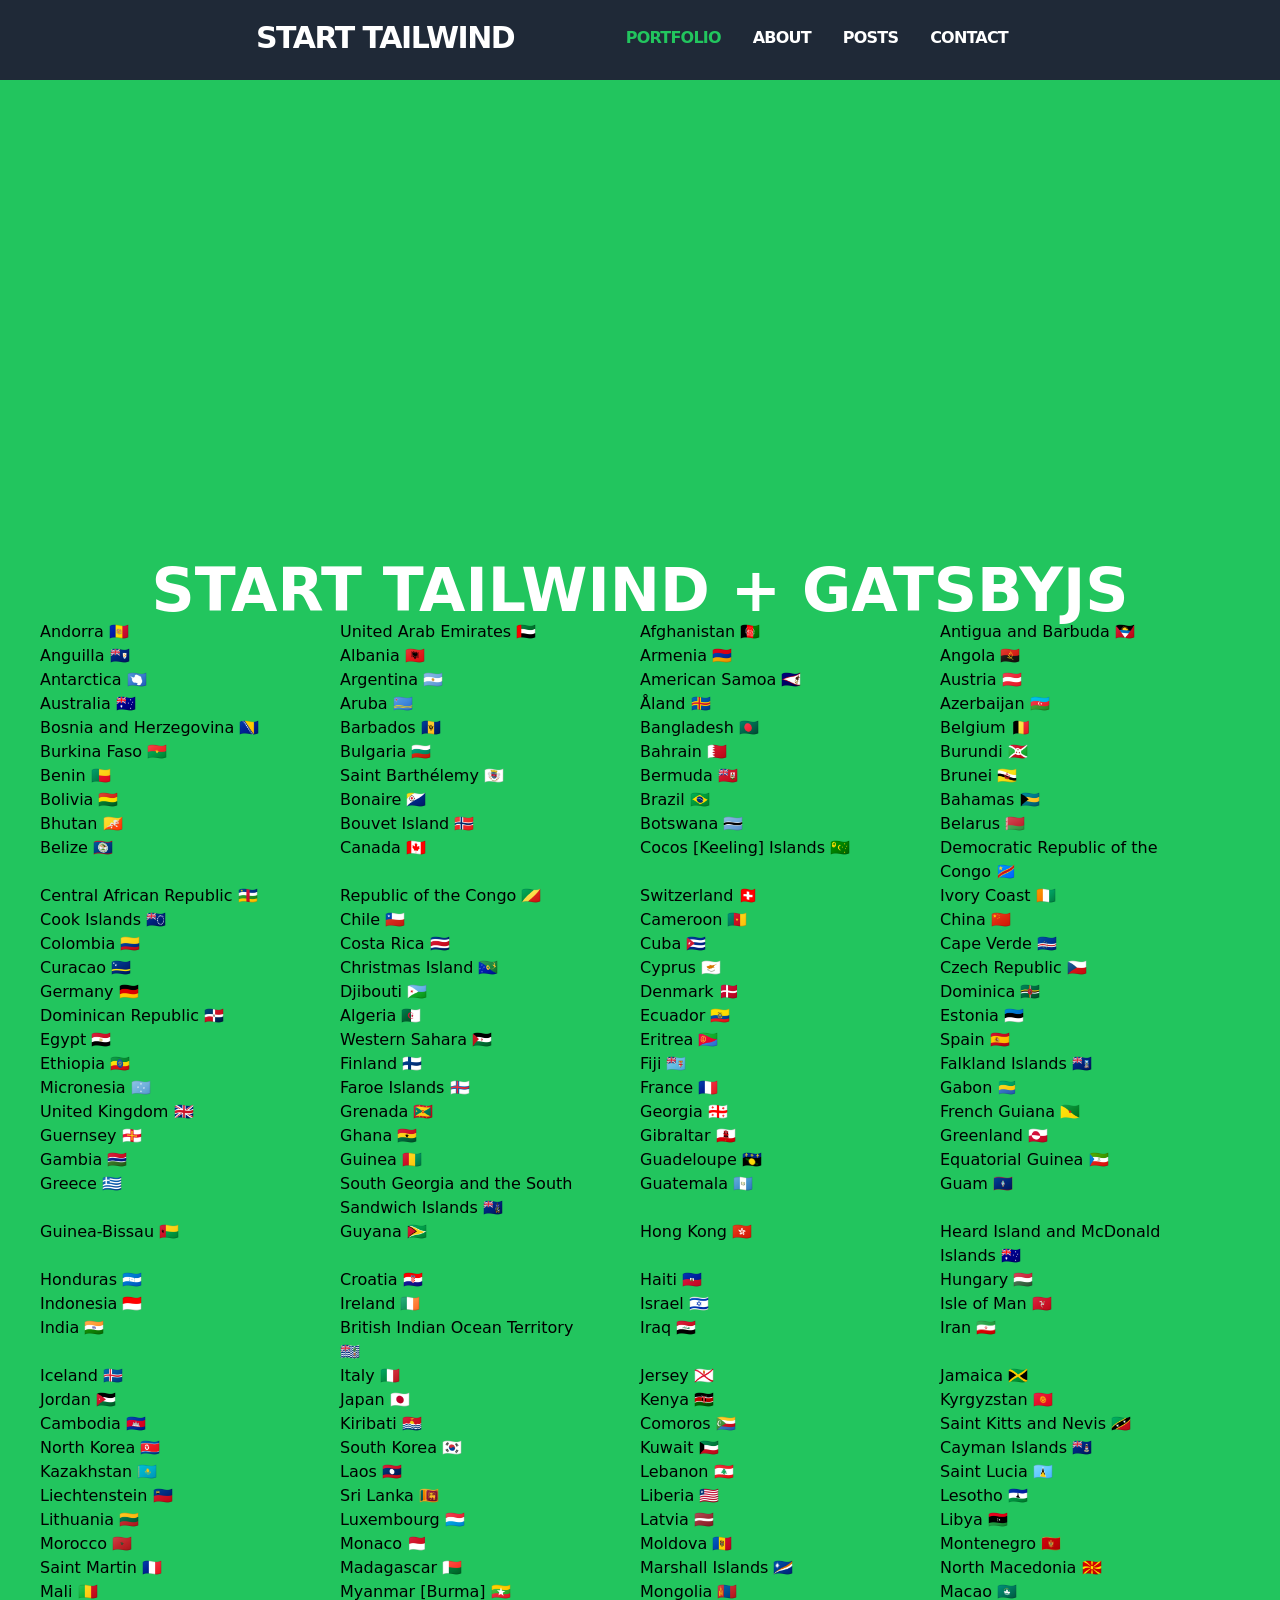
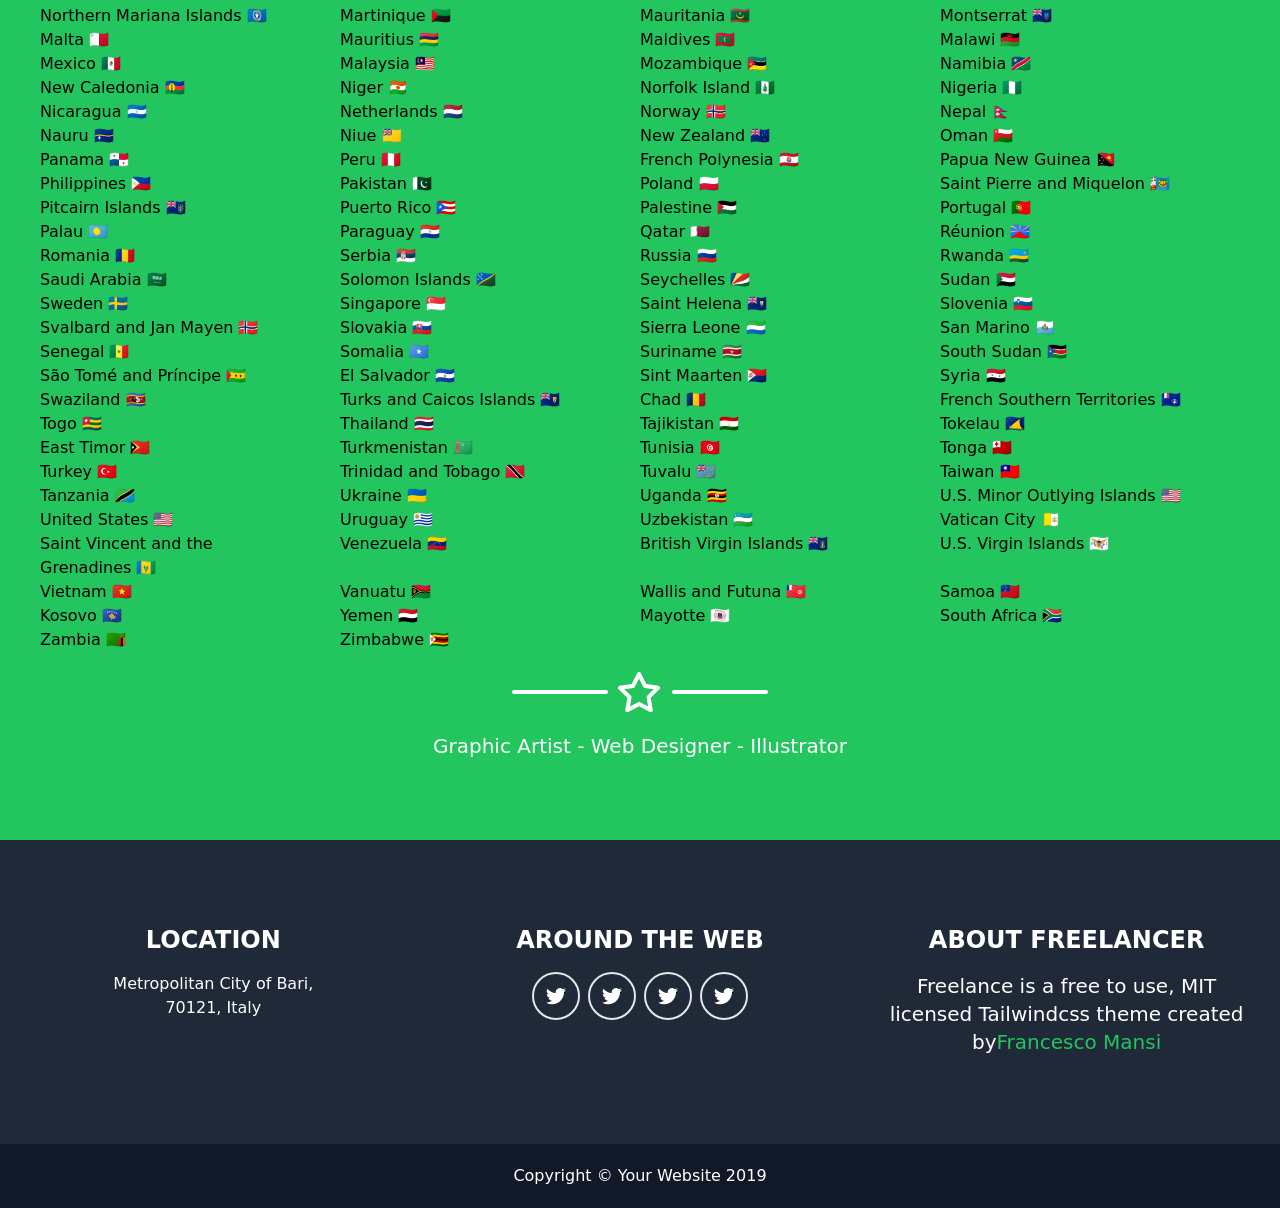
==== commit 01522c87: "Updates" ====
--- a/index.html
+++ b/index.html
@@ -1,3 +1,3 @@
-<!DOCTYPE html><html><head><meta charSet="utf-8"/><meta http-equiv="x-ua-compatible" content="ie=edge"/><meta name="viewport" content="width=device-width, initial-scale=1, shrink-to-fit=no"/><meta name="description" content="Hello World" data-gatsby-head="true"/><meta name="generator" content="Gatsby 4.19.2"/><style data-href="/gatstw/styles.376b4c808e6d2e845d31.css" data-identity="gatsby-global-css">/*
+<!DOCTYPE html><html><head><meta charSet="utf-8"/><meta http-equiv="x-ua-compatible" content="ie=edge"/><meta name="viewport" content="width=device-width, initial-scale=1, shrink-to-fit=no"/><meta name="description" content="Hello World" data-gatsby-head="true"/><meta name="generator" content="Gatsby 4.19.2"/><style data-href="/gatstw/styles.60fbdd83167d421a4e8f.css" data-identity="gatsby-global-css">/*
 ! tailwindcss v3.1.6 | MIT License | https://tailwindcss.com
-*/*,:after,:before{border:0 solid #e5e7eb;box-sizing:border-box}:after,:before{--tw-content:""}html{-webkit-text-size-adjust:100%;font-family:ui-sans-serif,system-ui,-apple-system,BlinkMacSystemFont,Segoe UI,Roboto,Helvetica Neue,Arial,Noto Sans,sans-serif,Apple Color Emoji,Segoe UI Emoji,Segoe UI Symbol,Noto Color Emoji;line-height:1.5;-moz-tab-size:4;-o-tab-size:4;tab-size:4}body{line-height:inherit;margin:0}hr{border-top-width:1px;color:inherit;height:0}abbr:where([title]){-webkit-text-decoration:underline dotted;text-decoration:underline dotted}h1,h2,h3,h4,h5,h6{font-size:inherit;font-weight:inherit}a{color:inherit;text-decoration:inherit}b,strong{font-weight:bolder}code,kbd,pre,samp{font-family:ui-monospace,SFMono-Regular,Menlo,Monaco,Consolas,Liberation Mono,Courier New,monospace;font-size:1em}small{font-size:80%}sub,sup{font-size:75%;line-height:0;position:relative;vertical-align:baseline}sub{bottom:-.25em}sup{top:-.5em}table{border-collapse:collapse;border-color:inherit;text-indent:0}button,input,optgroup,select,textarea{color:inherit;font-family:inherit;font-size:100%;font-weight:inherit;line-height:inherit;margin:0;padding:0}button,select{text-transform:none}[type=button],[type=reset],[type=submit],button{-webkit-appearance:button;background-color:transparent;background-image:none}:-moz-focusring{outline:auto}:-moz-ui-invalid{box-shadow:none}progress{vertical-align:baseline}::-webkit-inner-spin-button,::-webkit-outer-spin-button{height:auto}[type=search]{-webkit-appearance:textfield;outline-offset:-2px}::-webkit-search-decoration{-webkit-appearance:none}::-webkit-file-upload-button{-webkit-appearance:button;font:inherit}summary{display:list-item}blockquote,dd,dl,figure,h1,h2,h3,h4,h5,h6,hr,p,pre{margin:0}fieldset{margin:0}fieldset,legend{padding:0}menu,ol,ul{list-style:none;margin:0;padding:0}textarea{resize:vertical}input::-moz-placeholder,textarea::-moz-placeholder{color:#9ca3af;opacity:1}input::placeholder,textarea::placeholder{color:#9ca3af;opacity:1}[role=button],button{cursor:pointer}:disabled{cursor:default}audio,canvas,embed,iframe,img,object,svg,video{display:block;vertical-align:middle}img,video{height:auto;max-width:100%}*,:after,:before{--tw-border-spacing-x:0;--tw-border-spacing-y:0;--tw-translate-x:0;--tw-translate-y:0;--tw-rotate:0;--tw-skew-x:0;--tw-skew-y:0;--tw-scale-x:1;--tw-scale-y:1;--tw-pan-x: ;--tw-pan-y: ;--tw-pinch-zoom: ;--tw-scroll-snap-strictness:proximity;--tw-ordinal: ;--tw-slashed-zero: ;--tw-numeric-figure: ;--tw-numeric-spacing: ;--tw-numeric-fraction: ;--tw-ring-inset: ;--tw-ring-offset-width:0px;--tw-ring-offset-color:#fff;--tw-ring-color:rgba(59,130,246,.5);--tw-ring-offset-shadow:0 0 #0000;--tw-ring-shadow:0 0 #0000;--tw-shadow:0 0 #0000;--tw-shadow-colored:0 0 #0000;--tw-blur: ;--tw-brightness: ;--tw-contrast: ;--tw-grayscale: ;--tw-hue-rotate: ;--tw-invert: ;--tw-saturate: ;--tw-sepia: ;--tw-drop-shadow: ;--tw-backdrop-blur: ;--tw-backdrop-brightness: ;--tw-backdrop-contrast: ;--tw-backdrop-grayscale: ;--tw-backdrop-hue-rotate: ;--tw-backdrop-invert: ;--tw-backdrop-opacity: ;--tw-backdrop-saturate: ;--tw-backdrop-sepia: }::-webkit-backdrop{--tw-border-spacing-x:0;--tw-border-spacing-y:0;--tw-translate-x:0;--tw-translate-y:0;--tw-rotate:0;--tw-skew-x:0;--tw-skew-y:0;--tw-scale-x:1;--tw-scale-y:1;--tw-pan-x: ;--tw-pan-y: ;--tw-pinch-zoom: ;--tw-scroll-snap-strictness:proximity;--tw-ordinal: ;--tw-slashed-zero: ;--tw-numeric-figure: ;--tw-numeric-spacing: ;--tw-numeric-fraction: ;--tw-ring-inset: ;--tw-ring-offset-width:0px;--tw-ring-offset-color:#fff;--tw-ring-color:rgba(59,130,246,.5);--tw-ring-offset-shadow:0 0 #0000;--tw-ring-shadow:0 0 #0000;--tw-shadow:0 0 #0000;--tw-shadow-colored:0 0 #0000;--tw-blur: ;--tw-brightness: ;--tw-contrast: ;--tw-grayscale: ;--tw-hue-rotate: ;--tw-invert: ;--tw-saturate: ;--tw-sepia: ;--tw-drop-shadow: ;--tw-backdrop-blur: ;--tw-backdrop-brightness: ;--tw-backdrop-contrast: ;--tw-backdrop-grayscale: ;--tw-backdrop-hue-rotate: ;--tw-backdrop-invert: ;--tw-backdrop-opacity: ;--tw-backdrop-saturate: ;--tw-backdrop-sepia: }::backdrop{--tw-border-spacing-x:0;--tw-border-spacing-y:0;--tw-translate-x:0;--tw-translate-y:0;--tw-rotate:0;--tw-skew-x:0;--tw-skew-y:0;--tw-scale-x:1;--tw-scale-y:1;--tw-pan-x: ;--tw-pan-y: ;--tw-pinch-zoom: ;--tw-scroll-snap-strictness:proximity;--tw-ordinal: ;--tw-slashed-zero: ;--tw-numeric-figure: ;--tw-numeric-spacing: ;--tw-numeric-fraction: ;--tw-ring-inset: ;--tw-ring-offset-width:0px;--tw-ring-offset-color:#fff;--tw-ring-color:rgba(59,130,246,.5);--tw-ring-offset-shadow:0 0 #0000;--tw-ring-shadow:0 0 #0000;--tw-shadow:0 0 #0000;--tw-shadow-colored:0 0 #0000;--tw-blur: ;--tw-brightness: ;--tw-contrast: ;--tw-grayscale: ;--tw-hue-rotate: ;--tw-invert: ;--tw-saturate: ;--tw-sepia: ;--tw-drop-shadow: ;--tw-backdrop-blur: ;--tw-backdrop-brightness: ;--tw-backdrop-contrast: ;--tw-backdrop-grayscale: ;--tw-backdrop-hue-rotate: ;--tw-backdrop-invert: ;--tw-backdrop-opacity: ;--tw-backdrop-saturate: ;--tw-backdrop-sepia: }.container{width:100%}@media (min-width:640px){.container{max-width:640px}}@media (min-width:768px){.container{max-width:768px}}@media (min-width:1024px){.container{max-width:1024px}}@media (min-width:1280px){.container{max-width:1280px}}@media (min-width:1536px){.container{max-width:1536px}}.sticky{position:-webkit-sticky;position:sticky}.top-0{top:0}.mx-auto{margin-left:auto;margin-right:auto}.mx-2{margin-left:.5rem;margin-right:.5rem}.mx-1{margin-left:.25rem;margin-right:.25rem}.mb-12{margin-bottom:3rem}.-mt-12{margin-top:-3rem}.mr-3{margin-right:.75rem}.flex{display:flex}.inline-flex{display:inline-flex}.hidden{display:none}.h-64{height:16rem}.h-1{height:.25rem}.h-12{height:3rem}.h-16{height:4rem}.h-20{height:5rem}.h-4{height:1rem}.h-5{height:1.25rem}.w-24{width:6rem}.w-full{width:100%}.w-5{width:1.25rem}.max-w-2xl{max-width:42rem}.appearance-none{-webkit-appearance:none;-moz-appearance:none;appearance:none}.flex-row{flex-direction:row}.flex-col{flex-direction:column}.items-center{align-items:center}.justify-center{justify-content:center}.justify-between{justify-content:space-between}.break-normal{overflow-wrap:normal;word-break:normal}.rounded-full{border-radius:9999px}.rounded-lg{border-radius:.5rem}.border-2{border-width:2px}.border-b{border-bottom-width:1px}.border-b-2{border-bottom-width:2px}.border-none{border-style:none}.border-gray-400{--tw-border-opacity:1;border-color:rgb(156 163 175/var(--tw-border-opacity))}.bg-green-500{--tw-bg-opacity:1;background-color:rgb(34 197 94/var(--tw-bg-opacity))}.bg-white{--tw-bg-opacity:1;background-color:rgb(255 255 255/var(--tw-bg-opacity))}.bg-black{--tw-bg-opacity:1;background-color:rgb(0 0 0/var(--tw-bg-opacity))}.bg-transparent{background-color:transparent}.bg-gray-900{--tw-bg-opacity:1;background-color:rgb(17 24 39/var(--tw-bg-opacity))}.bg-gray-800{--tw-bg-opacity:1;background-color:rgb(31 41 55/var(--tw-bg-opacity))}.fill-current{fill:currentColor}.p-5{padding:1.25rem}.p-6{padding:1.5rem}.p-3{padding:.75rem}.py-32{padding-bottom:8rem;padding-top:8rem}.px-16{padding-left:4rem;padding-right:4rem}.py-4{padding-bottom:1rem;padding-top:1rem}.px-12{padding-left:3rem;padding-right:3rem}.py-16{padding-bottom:4rem;padding-top:4rem}.px-6{padding-left:1.5rem;padding-right:1.5rem}.py-10{padding-bottom:2.5rem;padding-top:2.5rem}.py-1{padding-bottom:.25rem;padding-top:.25rem}.py-5{padding-bottom:1.25rem;padding-top:1.25rem}.px-8{padding-left:2rem;padding-right:2rem}.px-3{padding-left:.75rem;padding-right:.75rem}.py-2{padding-bottom:.5rem;padding-top:.5rem}.px-4{padding-left:1rem;padding-right:1rem}.pt-12{padding-top:3rem}.pb-12{padding-bottom:3rem}.pt-5{padding-top:1.25rem}.pb-5{padding-bottom:1.25rem}.text-center{text-align:center}.font-sans{font-family:ui-sans-serif,system-ui,-apple-system,BlinkMacSystemFont,Segoe UI,Roboto,Helvetica Neue,Arial,Noto Sans,sans-serif,Apple Color Emoji,Segoe UI Emoji,Segoe UI Symbol,Noto Color Emoji}.text-5xl{font-size:3rem;line-height:1}.text-xl{font-size:1.25rem;line-height:1.75rem}.text-4xl{font-size:2.25rem;line-height:2.5rem}.text-2xl{font-size:1.5rem;line-height:2rem}.text-base{font-size:1rem;line-height:1.5rem}.font-bold{font-weight:700}.font-normal{font-weight:400}.uppercase{text-transform:uppercase}.leading-none{line-height:1}.leading-tight{line-height:1.25}.leading-normal{line-height:1.5}.tracking-normal{letter-spacing:0}.tracking-tighter{letter-spacing:-.05em}.text-white{--tw-text-opacity:1;color:rgb(255 255 255/var(--tw-text-opacity))}.text-black{--tw-text-opacity:1;color:rgb(0 0 0/var(--tw-text-opacity))}.text-green-500{--tw-text-opacity:1;color:rgb(34 197 94/var(--tw-text-opacity))}.subpixel-antialiased{-webkit-font-smoothing:auto;-moz-osx-font-smoothing:auto}.placeholder-gray-700::-moz-placeholder{--tw-placeholder-opacity:1;color:rgb(55 65 81/var(--tw-placeholder-opacity))}.placeholder-gray-700::placeholder{--tw-placeholder-opacity:1;color:rgb(55 65 81/var(--tw-placeholder-opacity))}.hover\:bg-white:hover{--tw-bg-opacity:1;background-color:rgb(255 255 255/var(--tw-bg-opacity))}.hover\:text-green-500:hover{--tw-text-opacity:1;color:rgb(34 197 94/var(--tw-text-opacity))}.hover\:text-blue-900:hover{--tw-text-opacity:1;color:rgb(30 58 138/var(--tw-text-opacity))}.focus\:outline-none:focus{outline:2px solid transparent;outline-offset:2px}@media (min-width:640px){.sm\:px-24{padding-left:6rem;padding-right:6rem}}@media (min-width:768px){.md\:block{display:block}.md\:hidden{display:none}.md\:w-1\/3{width:33.333333%}.md\:flex-row{flex-direction:row}}@media (min-width:1024px){.lg\:text-6xl{font-size:3.75rem;line-height:1}}@media (min-width:1280px){.xl\:px-64{padding-left:16rem;padding-right:16rem}.xl\:text-3xl{font-size:1.875rem;line-height:2.25rem}}</style><title data-gatsby-head="true">Hello World</title></head><body><div id="___gatsby"><div style="outline:none" tabindex="-1" id="gatsby-focus-wrapper"><div class="subpixel-antialiased font-Montserrat "><nav class="sticky top-0 h-20 bg-gray-800 p-5 sm:px-24 xl:px-64"><div class="mx-auto flex justify-between items-center"><a aria-current="page" class="uppercase text-white text-xl xl:text-3xl font-bold whitespace-no-wrap font-Montserrat leading-normal tracking-tighter" href="/gatstw/">Start Tailwind</a><button class="md:hidden uppercase inline-flex items-center bg-green-500 px-3 py-2 rounded-lg text-white">Menu<!-- --> <!-- --><svg class="h-4 fill-current" xmlns="http://www.w3.org/2000/svg" viewBox="0 0 24 24"><path d="M4 5h16a1 1 0 0 1 0 2H4a1 1 0 1 1 0-2zm0 6h16a1 1 0 0 1 0 2H4a1 1 0 0 1 0-2zm0 6h16a1 1 0 0 1 0 2H4a1 1 0 0 1 0-2z"></path></svg></button><div class="hidden md:block"><a aria-current="page" class="px-4 uppercase text-white text-base font-bold whitespace-no-wrap font-Montserrat leading-normal tracking-tighter hover:text-green-500 text-green-500" href="/gatstw/">Portfolio</a><a class="px-4 uppercase text-white text-base font-bold whitespace-no-wrap font-Montserrat leading-normal tracking-tighter hover:text-green-500" href="/gatstw/about">About</a><a class="px-4 uppercase text-white text-base font-bold whitespace-no-wrap font-Montserrat leading-normal tracking-tighter hover:text-green-500" href="/gatstw/posts">Posts</a><a class="px-4 uppercase text-white text-base font-bold whitespace-no-wrap font-Montserrat leading-normal tracking-tighter hover:text-green-500" href="/gatstw/contact">Contact</a></div></div></nav><main><section class="bg-green-500 py-32 "><figure class="container px-16 pt-12 mx-auto"><img class="mb-12 h-64 mx-auto" src="https://picsum.photos/400" alt=""/></figure><h1 class="text-center uppercase text-white text-5xl lg:text-6xl font-bold  leading-none tracking-normal">Start Tailwind + GatsbyJS</h1><div class="flex flex-row items-center justify-center py-4"><span class="h-1 w-24 bg-white rounded-full mx-2"></span><svg class="h-12 fill-current text-white " xmlns="http://www.w3.org/2000/svg" viewBox="0 0 24 24"><path d="M6.1 21.98a1 1 0 0 1-1.45-1.06l1.03-6.03-4.38-4.26a1 1 0 0 1 .56-1.71l6.05-.88 2.7-5.48a1 1 0 0 1 1.8 0l2.7 5.48 6.06.88a1 1 0 0 1 .55 1.7l-4.38 4.27 1.04 6.03a1 1 0 0 1-1.46 1.06l-5.4-2.85-5.42 2.85zm4.95-4.87a1 1 0 0 1 .93 0l4.08 2.15-.78-4.55a1 1 0 0 1 .29-.88l3.3-3.22-4.56-.67a1 1 0 0 1-.76-.54l-2.04-4.14L9.47 9.4a1 1 0 0 1-.75.54l-4.57.67 3.3 3.22a1 1 0 0 1 .3.88l-.79 4.55 4.09-2.15z"></path></svg><span class="h-1 w-24 bg-white rounded-full mx-2"></span></div><p class="px-12 text-center text-white text-xl font-normal font-sans">Graphic Artist - Web Designer - Illustrator</p></section><section class="bg-gray-800 -mt-12 py-16"><div class="flex flex-col md:flex-row text-white text-center"><div class="p-6 md:w-1/3"><h1 class="uppercase text-2xl font-bold leading-none tracking-normal pb-5">Location</h1><p>Metropolitan City of Bari,<!-- --><br/>70121, Italy<!-- --></p></div><div class="p-6 md:w-1/3"><h1 class="uppercase text-2xl font-bold  leading-none tracking-normal">Around the web</h1><div class="flex justify-center py-5 "><span class="items-center rounded-full border-2 p-3 hover:bg-white mx-1"><svg class="fill-current w-5 h-5 hover:text-blue-900" xmlns="http://www.w3.org/2000/svg" viewBox="0 0 20 20"><title>Twitter</title><path d="M6.29 18.25c7.55 0 11.67-6.25 11.67-11.67v-.53c.8-.59 1.49-1.3 2.04-2.13-.75.33-1.54.55-2.36.65a4.12 4.12 0 0 0 1.8-2.27c-.8.48-1.68.81-2.6 1a4.1 4.1 0 0 0-7 3.74 11.65 11.65 0 0 1-8.45-4.3 4.1 4.1 0 0 0 1.27 5.49C2.01 8.2 1.37 8.03.8 7.7v.05a4.1 4.1 0 0 0 3.3 4.03 4.1 4.1 0 0 1-1.86.07 4.1 4.1 0 0 0 3.83 2.85A8.23 8.23 0 0 1 0 16.4a11.62 11.62 0 0 0 6.29 1.84"></path></svg></span><span class="items-center rounded-full border-2 p-3 hover:bg-white mx-1"><svg class="fill-current w-5 h-5 hover:text-blue-900" xmlns="http://www.w3.org/2000/svg" viewBox="0 0 20 20"><title>Twitter</title><path d="M6.29 18.25c7.55 0 11.67-6.25 11.67-11.67v-.53c.8-.59 1.49-1.3 2.04-2.13-.75.33-1.54.55-2.36.65a4.12 4.12 0 0 0 1.8-2.27c-.8.48-1.68.81-2.6 1a4.1 4.1 0 0 0-7 3.74 11.65 11.65 0 0 1-8.45-4.3 4.1 4.1 0 0 0 1.27 5.49C2.01 8.2 1.37 8.03.8 7.7v.05a4.1 4.1 0 0 0 3.3 4.03 4.1 4.1 0 0 1-1.86.07 4.1 4.1 0 0 0 3.83 2.85A8.23 8.23 0 0 1 0 16.4a11.62 11.62 0 0 0 6.29 1.84"></path></svg></span><span class="items-center rounded-full border-2 p-3 hover:bg-white mx-1"><svg class="fill-current w-5 h-5 hover:text-blue-900" xmlns="http://www.w3.org/2000/svg" viewBox="0 0 20 20"><title>Twitter</title><path d="M6.29 18.25c7.55 0 11.67-6.25 11.67-11.67v-.53c.8-.59 1.49-1.3 2.04-2.13-.75.33-1.54.55-2.36.65a4.12 4.12 0 0 0 1.8-2.27c-.8.48-1.68.81-2.6 1a4.1 4.1 0 0 0-7 3.74 11.65 11.65 0 0 1-8.45-4.3 4.1 4.1 0 0 0 1.27 5.49C2.01 8.2 1.37 8.03.8 7.7v.05a4.1 4.1 0 0 0 3.3 4.03 4.1 4.1 0 0 1-1.86.07 4.1 4.1 0 0 0 3.83 2.85A8.23 8.23 0 0 1 0 16.4a11.62 11.62 0 0 0 6.29 1.84"></path></svg></span><span class="items-center rounded-full border-2 p-3 hover:bg-white mx-1"><svg class="fill-current w-5 h-5 hover:text-blue-900" xmlns="http://www.w3.org/2000/svg" viewBox="0 0 20 20"><title>Twitter</title><path d="M6.29 18.25c7.55 0 11.67-6.25 11.67-11.67v-.53c.8-.59 1.49-1.3 2.04-2.13-.75.33-1.54.55-2.36.65a4.12 4.12 0 0 0 1.8-2.27c-.8.48-1.68.81-2.6 1a4.1 4.1 0 0 0-7 3.74 11.65 11.65 0 0 1-8.45-4.3 4.1 4.1 0 0 0 1.27 5.49C2.01 8.2 1.37 8.03.8 7.7v.05a4.1 4.1 0 0 0 3.3 4.03 4.1 4.1 0 0 1-1.86.07 4.1 4.1 0 0 0 3.83 2.85A8.23 8.23 0 0 1 0 16.4a11.62 11.62 0 0 0 6.29 1.84"></path></svg></span></div></div><div class="p-6 md:w-1/3"><h1 class="uppercase text-2xl font-bold leading-none tracking-normal pb-5">About freelancer</h1><p class="text-xl break-normal">Freelance is a free to use, MIT licensed Tailwindcss theme created by<!-- --><a class="text-green-500" href="https://twitter.com/framansi">Francesco Mansi</a></p></div></div></section></main><footer class="bg-gray-900 h-16"><p class="pt-5 text-center text-white">Copyright © Your Website 2019</p></footer></div></div><div id="gatsby-announcer" style="position:absolute;top:0;width:1px;height:1px;padding:0;overflow:hidden;clip:rect(0, 0, 0, 0);white-space:nowrap;border:0" aria-live="assertive" aria-atomic="true"></div></div><script id="gatsby-script-loader">/*<![CDATA[*/window.pagePath="/";window.___webpackCompilationHash="b1d5c507f7e0e2c4812d";/*]]>*/</script><script id="gatsby-chunk-mapping">/*<![CDATA[*/window.___chunkMapping={"polyfill":["/polyfill-4fb94644c751916fdb25.js"],"app":["/app-f58a2ea3754466d3b568.js"],"component---src-pages-404-js":["/component---src-pages-404-js-d5fc9e7c5f6d2e9973ba.js"],"component---src-pages-500-js":["/component---src-pages-500-js-02c7ab6f308cbaa85d64.js"],"component---src-pages-about-js":["/component---src-pages-about-js-494755cf1e1283b379d8.js"],"component---src-pages-contact-js":["/component---src-pages-contact-js-64fff0bbc62f947a8b4c.js"],"component---src-pages-dog-js":["/component---src-pages-dog-js-367c85bb5014e7ec86d0.js"],"component---src-pages-index-js":["/component---src-pages-index-js-b6cac7b1c6cb73885a9b.js"],"component---src-pages-posts-index-js":["/component---src-pages-posts-index-js-21a49f9eb0a3f2575c47.js"],"component---src-pages-posts-post-1-js":["/component---src-pages-posts-post-1-js-0382137d15bd36941d9e.js"]};/*]]>*/</script><script src="/gatstw/polyfill-4fb94644c751916fdb25.js" nomodule=""></script><script src="/gatstw/app-f58a2ea3754466d3b568.js" async=""></script><script src="/gatstw/framework-1d7d2e0449200b35383c.js" async=""></script><script src="/gatstw/webpack-runtime-58b7ba0cec5296c91109.js" async=""></script></body></html>+*/*,:after,:before{border:0 solid #e5e7eb;box-sizing:border-box}:after,:before{--tw-content:""}html{-webkit-text-size-adjust:100%;font-family:ui-sans-serif,system-ui,-apple-system,BlinkMacSystemFont,Segoe UI,Roboto,Helvetica Neue,Arial,Noto Sans,sans-serif,Apple Color Emoji,Segoe UI Emoji,Segoe UI Symbol,Noto Color Emoji;line-height:1.5;-moz-tab-size:4;-o-tab-size:4;tab-size:4}body{line-height:inherit;margin:0}hr{border-top-width:1px;color:inherit;height:0}abbr:where([title]){-webkit-text-decoration:underline dotted;text-decoration:underline dotted}h1,h2,h3,h4,h5,h6{font-size:inherit;font-weight:inherit}a{color:inherit;text-decoration:inherit}b,strong{font-weight:bolder}code,kbd,pre,samp{font-family:ui-monospace,SFMono-Regular,Menlo,Monaco,Consolas,Liberation Mono,Courier New,monospace;font-size:1em}small{font-size:80%}sub,sup{font-size:75%;line-height:0;position:relative;vertical-align:baseline}sub{bottom:-.25em}sup{top:-.5em}table{border-collapse:collapse;border-color:inherit;text-indent:0}button,input,optgroup,select,textarea{color:inherit;font-family:inherit;font-size:100%;font-weight:inherit;line-height:inherit;margin:0;padding:0}button,select{text-transform:none}[type=button],[type=reset],[type=submit],button{-webkit-appearance:button;background-color:transparent;background-image:none}:-moz-focusring{outline:auto}:-moz-ui-invalid{box-shadow:none}progress{vertical-align:baseline}::-webkit-inner-spin-button,::-webkit-outer-spin-button{height:auto}[type=search]{-webkit-appearance:textfield;outline-offset:-2px}::-webkit-search-decoration{-webkit-appearance:none}::-webkit-file-upload-button{-webkit-appearance:button;font:inherit}summary{display:list-item}blockquote,dd,dl,figure,h1,h2,h3,h4,h5,h6,hr,p,pre{margin:0}fieldset{margin:0}fieldset,legend{padding:0}menu,ol,ul{list-style:none;margin:0;padding:0}textarea{resize:vertical}input::-moz-placeholder,textarea::-moz-placeholder{color:#9ca3af;opacity:1}input::placeholder,textarea::placeholder{color:#9ca3af;opacity:1}[role=button],button{cursor:pointer}:disabled{cursor:default}audio,canvas,embed,iframe,img,object,svg,video{display:block;vertical-align:middle}img,video{height:auto;max-width:100%}*,:after,:before{--tw-border-spacing-x:0;--tw-border-spacing-y:0;--tw-translate-x:0;--tw-translate-y:0;--tw-rotate:0;--tw-skew-x:0;--tw-skew-y:0;--tw-scale-x:1;--tw-scale-y:1;--tw-pan-x: ;--tw-pan-y: ;--tw-pinch-zoom: ;--tw-scroll-snap-strictness:proximity;--tw-ordinal: ;--tw-slashed-zero: ;--tw-numeric-figure: ;--tw-numeric-spacing: ;--tw-numeric-fraction: ;--tw-ring-inset: ;--tw-ring-offset-width:0px;--tw-ring-offset-color:#fff;--tw-ring-color:rgba(59,130,246,.5);--tw-ring-offset-shadow:0 0 #0000;--tw-ring-shadow:0 0 #0000;--tw-shadow:0 0 #0000;--tw-shadow-colored:0 0 #0000;--tw-blur: ;--tw-brightness: ;--tw-contrast: ;--tw-grayscale: ;--tw-hue-rotate: ;--tw-invert: ;--tw-saturate: ;--tw-sepia: ;--tw-drop-shadow: ;--tw-backdrop-blur: ;--tw-backdrop-brightness: ;--tw-backdrop-contrast: ;--tw-backdrop-grayscale: ;--tw-backdrop-hue-rotate: ;--tw-backdrop-invert: ;--tw-backdrop-opacity: ;--tw-backdrop-saturate: ;--tw-backdrop-sepia: }::-webkit-backdrop{--tw-border-spacing-x:0;--tw-border-spacing-y:0;--tw-translate-x:0;--tw-translate-y:0;--tw-rotate:0;--tw-skew-x:0;--tw-skew-y:0;--tw-scale-x:1;--tw-scale-y:1;--tw-pan-x: ;--tw-pan-y: ;--tw-pinch-zoom: ;--tw-scroll-snap-strictness:proximity;--tw-ordinal: ;--tw-slashed-zero: ;--tw-numeric-figure: ;--tw-numeric-spacing: ;--tw-numeric-fraction: ;--tw-ring-inset: ;--tw-ring-offset-width:0px;--tw-ring-offset-color:#fff;--tw-ring-color:rgba(59,130,246,.5);--tw-ring-offset-shadow:0 0 #0000;--tw-ring-shadow:0 0 #0000;--tw-shadow:0 0 #0000;--tw-shadow-colored:0 0 #0000;--tw-blur: ;--tw-brightness: ;--tw-contrast: ;--tw-grayscale: ;--tw-hue-rotate: ;--tw-invert: ;--tw-saturate: ;--tw-sepia: ;--tw-drop-shadow: ;--tw-backdrop-blur: ;--tw-backdrop-brightness: ;--tw-backdrop-contrast: ;--tw-backdrop-grayscale: ;--tw-backdrop-hue-rotate: ;--tw-backdrop-invert: ;--tw-backdrop-opacity: ;--tw-backdrop-saturate: ;--tw-backdrop-sepia: }::backdrop{--tw-border-spacing-x:0;--tw-border-spacing-y:0;--tw-translate-x:0;--tw-translate-y:0;--tw-rotate:0;--tw-skew-x:0;--tw-skew-y:0;--tw-scale-x:1;--tw-scale-y:1;--tw-pan-x: ;--tw-pan-y: ;--tw-pinch-zoom: ;--tw-scroll-snap-strictness:proximity;--tw-ordinal: ;--tw-slashed-zero: ;--tw-numeric-figure: ;--tw-numeric-spacing: ;--tw-numeric-fraction: ;--tw-ring-inset: ;--tw-ring-offset-width:0px;--tw-ring-offset-color:#fff;--tw-ring-color:rgba(59,130,246,.5);--tw-ring-offset-shadow:0 0 #0000;--tw-ring-shadow:0 0 #0000;--tw-shadow:0 0 #0000;--tw-shadow-colored:0 0 #0000;--tw-blur: ;--tw-brightness: ;--tw-contrast: ;--tw-grayscale: ;--tw-hue-rotate: ;--tw-invert: ;--tw-saturate: ;--tw-sepia: ;--tw-drop-shadow: ;--tw-backdrop-blur: ;--tw-backdrop-brightness: ;--tw-backdrop-contrast: ;--tw-backdrop-grayscale: ;--tw-backdrop-hue-rotate: ;--tw-backdrop-invert: ;--tw-backdrop-opacity: ;--tw-backdrop-saturate: ;--tw-backdrop-sepia: }.container{width:100%}@media (min-width:640px){.container{max-width:640px}}@media (min-width:768px){.container{max-width:768px}}@media (min-width:1024px){.container{max-width:1024px}}@media (min-width:1280px){.container{max-width:1280px}}@media (min-width:1536px){.container{max-width:1536px}}.sticky{position:-webkit-sticky;position:sticky}.top-0{top:0}.mx-auto{margin-left:auto;margin-right:auto}.mx-2{margin-left:.5rem;margin-right:.5rem}.mx-10{margin-left:2.5rem;margin-right:2.5rem}.mx-1{margin-left:.25rem;margin-right:.25rem}.mb-12{margin-bottom:3rem}.-mt-12{margin-top:-3rem}.mr-3{margin-right:.75rem}.flex{display:flex}.inline-flex{display:inline-flex}.grid{display:grid}.hidden{display:none}.h-64{height:16rem}.h-1{height:.25rem}.h-12{height:3rem}.h-16{height:4rem}.h-20{height:5rem}.h-4{height:1rem}.h-5{height:1.25rem}.w-24{width:6rem}.w-full{width:100%}.w-64{width:16rem}.w-5{width:1.25rem}.max-w-2xl{max-width:42rem}.appearance-none{-webkit-appearance:none;-moz-appearance:none;appearance:none}.grid-cols-4{grid-template-columns:repeat(4,minmax(0,1fr))}.flex-row{flex-direction:row}.flex-col{flex-direction:column}.items-center{align-items:center}.justify-center{justify-content:center}.justify-between{justify-content:space-between}.gap-x-0{-moz-column-gap:0;column-gap:0}.break-normal{overflow-wrap:normal;word-break:normal}.rounded-full{border-radius:9999px}.rounded-lg{border-radius:.5rem}.border-2{border-width:2px}.border-b{border-bottom-width:1px}.border-b-2{border-bottom-width:2px}.border-none{border-style:none}.border-gray-400{--tw-border-opacity:1;border-color:rgb(156 163 175/var(--tw-border-opacity))}.bg-green-500{--tw-bg-opacity:1;background-color:rgb(34 197 94/var(--tw-bg-opacity))}.bg-white{--tw-bg-opacity:1;background-color:rgb(255 255 255/var(--tw-bg-opacity))}.bg-black{--tw-bg-opacity:1;background-color:rgb(0 0 0/var(--tw-bg-opacity))}.bg-transparent{background-color:transparent}.bg-gray-900{--tw-bg-opacity:1;background-color:rgb(17 24 39/var(--tw-bg-opacity))}.bg-gray-800{--tw-bg-opacity:1;background-color:rgb(31 41 55/var(--tw-bg-opacity))}.fill-current{fill:currentColor}.p-5{padding:1.25rem}.p-6{padding:1.5rem}.p-3{padding:.75rem}.py-32{padding-bottom:8rem;padding-top:8rem}.px-16{padding-left:4rem;padding-right:4rem}.py-4{padding-bottom:1rem;padding-top:1rem}.px-12{padding-left:3rem;padding-right:3rem}.py-16{padding-bottom:4rem;padding-top:4rem}.px-6{padding-left:1.5rem;padding-right:1.5rem}.py-10{padding-bottom:2.5rem;padding-top:2.5rem}.py-1{padding-bottom:.25rem;padding-top:.25rem}.py-5{padding-bottom:1.25rem;padding-top:1.25rem}.px-8{padding-left:2rem;padding-right:2rem}.px-3{padding-left:.75rem;padding-right:.75rem}.py-2{padding-bottom:.5rem;padding-top:.5rem}.px-4{padding-left:1rem;padding-right:1rem}.pt-12{padding-top:3rem}.pb-12{padding-bottom:3rem}.pt-5{padding-top:1.25rem}.pb-5{padding-bottom:1.25rem}.text-left{text-align:left}.text-center{text-align:center}.font-sans{font-family:ui-sans-serif,system-ui,-apple-system,BlinkMacSystemFont,Segoe UI,Roboto,Helvetica Neue,Arial,Noto Sans,sans-serif,Apple Color Emoji,Segoe UI Emoji,Segoe UI Symbol,Noto Color Emoji}.text-5xl{font-size:3rem;line-height:1}.text-xl{font-size:1.25rem;line-height:1.75rem}.text-4xl{font-size:2.25rem;line-height:2.5rem}.text-2xl{font-size:1.5rem;line-height:2rem}.text-base{font-size:1rem;line-height:1.5rem}.font-bold{font-weight:700}.font-normal{font-weight:400}.uppercase{text-transform:uppercase}.leading-none{line-height:1}.leading-tight{line-height:1.25}.leading-normal{line-height:1.5}.tracking-normal{letter-spacing:0}.tracking-tighter{letter-spacing:-.05em}.text-white{--tw-text-opacity:1;color:rgb(255 255 255/var(--tw-text-opacity))}.text-black{--tw-text-opacity:1;color:rgb(0 0 0/var(--tw-text-opacity))}.text-green-500{--tw-text-opacity:1;color:rgb(34 197 94/var(--tw-text-opacity))}.subpixel-antialiased{-webkit-font-smoothing:auto;-moz-osx-font-smoothing:auto}.placeholder-gray-700::-moz-placeholder{--tw-placeholder-opacity:1;color:rgb(55 65 81/var(--tw-placeholder-opacity))}.placeholder-gray-700::placeholder{--tw-placeholder-opacity:1;color:rgb(55 65 81/var(--tw-placeholder-opacity))}.hover\:bg-white:hover{--tw-bg-opacity:1;background-color:rgb(255 255 255/var(--tw-bg-opacity))}.hover\:text-green-500:hover{--tw-text-opacity:1;color:rgb(34 197 94/var(--tw-text-opacity))}.hover\:text-blue-900:hover{--tw-text-opacity:1;color:rgb(30 58 138/var(--tw-text-opacity))}.focus\:outline-none:focus{outline:2px solid transparent;outline-offset:2px}@media (min-width:640px){.sm\:px-24{padding-left:6rem;padding-right:6rem}}@media (min-width:768px){.md\:block{display:block}.md\:hidden{display:none}.md\:w-1\/3{width:33.333333%}.md\:flex-row{flex-direction:row}}@media (min-width:1024px){.lg\:text-6xl{font-size:3.75rem;line-height:1}}@media (min-width:1280px){.xl\:px-64{padding-left:16rem;padding-right:16rem}.xl\:text-3xl{font-size:1.875rem;line-height:2.25rem}}</style><title data-gatsby-head="true">Hello World</title></head><body><div id="___gatsby"><div style="outline:none" tabindex="-1" id="gatsby-focus-wrapper"><div class="subpixel-antialiased font-Montserrat "><nav class="sticky top-0 h-20 bg-gray-800 p-5 sm:px-24 xl:px-64"><div class="mx-auto flex justify-between items-center"><a aria-current="page" class="uppercase text-white text-xl xl:text-3xl font-bold whitespace-no-wrap font-Montserrat leading-normal tracking-tighter" href="/gatstw/">Start Tailwind</a><button class="md:hidden uppercase inline-flex items-center bg-green-500 px-3 py-2 rounded-lg text-white">Menu<!-- --> <!-- --><svg class="h-4 fill-current" xmlns="http://www.w3.org/2000/svg" viewBox="0 0 24 24"><path d="M4 5h16a1 1 0 0 1 0 2H4a1 1 0 1 1 0-2zm0 6h16a1 1 0 0 1 0 2H4a1 1 0 0 1 0-2zm0 6h16a1 1 0 0 1 0 2H4a1 1 0 0 1 0-2z"></path></svg></button><div class="hidden md:block"><a aria-current="page" class="px-4 uppercase text-white text-base font-bold whitespace-no-wrap font-Montserrat leading-normal tracking-tighter hover:text-green-500 text-green-500" href="/gatstw/">Portfolio</a><a class="px-4 uppercase text-white text-base font-bold whitespace-no-wrap font-Montserrat leading-normal tracking-tighter hover:text-green-500" href="/gatstw/about">About</a><a class="px-4 uppercase text-white text-base font-bold whitespace-no-wrap font-Montserrat leading-normal tracking-tighter hover:text-green-500" href="/gatstw/posts">Posts</a><a class="px-4 uppercase text-white text-base font-bold whitespace-no-wrap font-Montserrat leading-normal tracking-tighter hover:text-green-500" href="/gatstw/contact">Contact</a></div></div></nav><main><section class="bg-green-500 py-32 "><figure class="container px-16 pt-12 mx-auto"><img class="mb-12 h-64 mx-auto" src="https://picsum.photos/400" alt=""/></figure><h1 class="text-center uppercase text-white text-5xl lg:text-6xl font-bold  leading-none tracking-normal">Start Tailwind + GatsbyJS</h1><ul id="demo" class="text-center grid grid-cols-4 mx-10 gap-x-0"><li class="w-64 text-left"><a href="/{country.code}">Andorra<!-- --> <!-- -->🇦🇩<!-- --></a></li><li class="w-64 text-left"><a href="/{country.code}">United Arab Emirates<!-- --> <!-- -->🇦🇪<!-- --></a></li><li class="w-64 text-left"><a href="/{country.code}">Afghanistan<!-- --> <!-- -->🇦🇫<!-- --></a></li><li class="w-64 text-left"><a href="/{country.code}">Antigua and Barbuda<!-- --> <!-- -->🇦🇬<!-- --></a></li><li class="w-64 text-left"><a href="/{country.code}">Anguilla<!-- --> <!-- -->🇦🇮<!-- --></a></li><li class="w-64 text-left"><a href="/{country.code}">Albania<!-- --> <!-- -->🇦🇱<!-- --></a></li><li class="w-64 text-left"><a href="/{country.code}">Armenia<!-- --> <!-- -->🇦🇲<!-- --></a></li><li class="w-64 text-left"><a href="/{country.code}">Angola<!-- --> <!-- -->🇦🇴<!-- --></a></li><li class="w-64 text-left"><a href="/{country.code}">Antarctica<!-- --> <!-- -->🇦🇶<!-- --></a></li><li class="w-64 text-left"><a href="/{country.code}">Argentina<!-- --> <!-- -->🇦🇷<!-- --></a></li><li class="w-64 text-left"><a href="/{country.code}">American Samoa<!-- --> <!-- -->🇦🇸<!-- --></a></li><li class="w-64 text-left"><a href="/{country.code}">Austria<!-- --> <!-- -->🇦🇹<!-- --></a></li><li class="w-64 text-left"><a href="/{country.code}">Australia<!-- --> <!-- -->🇦🇺<!-- --></a></li><li class="w-64 text-left"><a href="/{country.code}">Aruba<!-- --> <!-- -->🇦🇼<!-- --></a></li><li class="w-64 text-left"><a href="/{country.code}">Åland<!-- --> <!-- -->🇦🇽<!-- --></a></li><li class="w-64 text-left"><a href="/{country.code}">Azerbaijan<!-- --> <!-- -->🇦🇿<!-- --></a></li><li class="w-64 text-left"><a href="/{country.code}">Bosnia and Herzegovina<!-- --> <!-- -->🇧🇦<!-- --></a></li><li class="w-64 text-left"><a href="/{country.code}">Barbados<!-- --> <!-- -->🇧🇧<!-- --></a></li><li class="w-64 text-left"><a href="/{country.code}">Bangladesh<!-- --> <!-- -->🇧🇩<!-- --></a></li><li class="w-64 text-left"><a href="/{country.code}">Belgium<!-- --> <!-- -->🇧🇪<!-- --></a></li><li class="w-64 text-left"><a href="/{country.code}">Burkina Faso<!-- --> <!-- -->🇧🇫<!-- --></a></li><li class="w-64 text-left"><a href="/{country.code}">Bulgaria<!-- --> <!-- -->🇧🇬<!-- --></a></li><li class="w-64 text-left"><a href="/{country.code}">Bahrain<!-- --> <!-- -->🇧🇭<!-- --></a></li><li class="w-64 text-left"><a href="/{country.code}">Burundi<!-- --> <!-- -->🇧🇮<!-- --></a></li><li class="w-64 text-left"><a href="/{country.code}">Benin<!-- --> <!-- -->🇧🇯<!-- --></a></li><li class="w-64 text-left"><a href="/{country.code}">Saint Barthélemy<!-- --> <!-- -->🇧🇱<!-- --></a></li><li class="w-64 text-left"><a href="/{country.code}">Bermuda<!-- --> <!-- -->🇧🇲<!-- --></a></li><li class="w-64 text-left"><a href="/{country.code}">Brunei<!-- --> <!-- -->🇧🇳<!-- --></a></li><li class="w-64 text-left"><a href="/{country.code}">Bolivia<!-- --> <!-- -->🇧🇴<!-- --></a></li><li class="w-64 text-left"><a href="/{country.code}">Bonaire<!-- --> <!-- -->🇧🇶<!-- --></a></li><li class="w-64 text-left"><a href="/{country.code}">Brazil<!-- --> <!-- -->🇧🇷<!-- --></a></li><li class="w-64 text-left"><a href="/{country.code}">Bahamas<!-- --> <!-- -->🇧🇸<!-- --></a></li><li class="w-64 text-left"><a href="/{country.code}">Bhutan<!-- --> <!-- -->🇧🇹<!-- --></a></li><li class="w-64 text-left"><a href="/{country.code}">Bouvet Island<!-- --> <!-- -->🇧🇻<!-- --></a></li><li class="w-64 text-left"><a href="/{country.code}">Botswana<!-- --> <!-- -->🇧🇼<!-- --></a></li><li class="w-64 text-left"><a href="/{country.code}">Belarus<!-- --> <!-- -->🇧🇾<!-- --></a></li><li class="w-64 text-left"><a href="/{country.code}">Belize<!-- --> <!-- -->🇧🇿<!-- --></a></li><li class="w-64 text-left"><a href="/{country.code}">Canada<!-- --> <!-- -->🇨🇦<!-- --></a></li><li class="w-64 text-left"><a href="/{country.code}">Cocos [Keeling] Islands<!-- --> <!-- -->🇨🇨<!-- --></a></li><li class="w-64 text-left"><a href="/{country.code}">Democratic Republic of the Congo<!-- --> <!-- -->🇨🇩<!-- --></a></li><li class="w-64 text-left"><a href="/{country.code}">Central African Republic<!-- --> <!-- -->🇨🇫<!-- --></a></li><li class="w-64 text-left"><a href="/{country.code}">Republic of the Congo<!-- --> <!-- -->🇨🇬<!-- --></a></li><li class="w-64 text-left"><a href="/{country.code}">Switzerland<!-- --> <!-- -->🇨🇭<!-- --></a></li><li class="w-64 text-left"><a href="/{country.code}">Ivory Coast<!-- --> <!-- -->🇨🇮<!-- --></a></li><li class="w-64 text-left"><a href="/{country.code}">Cook Islands<!-- --> <!-- -->🇨🇰<!-- --></a></li><li class="w-64 text-left"><a href="/{country.code}">Chile<!-- --> <!-- -->🇨🇱<!-- --></a></li><li class="w-64 text-left"><a href="/{country.code}">Cameroon<!-- --> <!-- -->🇨🇲<!-- --></a></li><li class="w-64 text-left"><a href="/{country.code}">China<!-- --> <!-- -->🇨🇳<!-- --></a></li><li class="w-64 text-left"><a href="/{country.code}">Colombia<!-- --> <!-- -->🇨🇴<!-- --></a></li><li class="w-64 text-left"><a href="/{country.code}">Costa Rica<!-- --> <!-- -->🇨🇷<!-- --></a></li><li class="w-64 text-left"><a href="/{country.code}">Cuba<!-- --> <!-- -->🇨🇺<!-- --></a></li><li class="w-64 text-left"><a href="/{country.code}">Cape Verde<!-- --> <!-- -->🇨🇻<!-- --></a></li><li class="w-64 text-left"><a href="/{country.code}">Curacao<!-- --> <!-- -->🇨🇼<!-- --></a></li><li class="w-64 text-left"><a href="/{country.code}">Christmas Island<!-- --> <!-- -->🇨🇽<!-- --></a></li><li class="w-64 text-left"><a href="/{country.code}">Cyprus<!-- --> <!-- -->🇨🇾<!-- --></a></li><li class="w-64 text-left"><a href="/{country.code}">Czech Republic<!-- --> <!-- -->🇨🇿<!-- --></a></li><li class="w-64 text-left"><a href="/{country.code}">Germany<!-- --> <!-- -->🇩🇪<!-- --></a></li><li class="w-64 text-left"><a href="/{country.code}">Djibouti<!-- --> <!-- -->🇩🇯<!-- --></a></li><li class="w-64 text-left"><a href="/{country.code}">Denmark<!-- --> <!-- -->🇩🇰<!-- --></a></li><li class="w-64 text-left"><a href="/{country.code}">Dominica<!-- --> <!-- -->🇩🇲<!-- --></a></li><li class="w-64 text-left"><a href="/{country.code}">Dominican Republic<!-- --> <!-- -->🇩🇴<!-- --></a></li><li class="w-64 text-left"><a href="/{country.code}">Algeria<!-- --> <!-- -->🇩🇿<!-- --></a></li><li class="w-64 text-left"><a href="/{country.code}">Ecuador<!-- --> <!-- -->🇪🇨<!-- --></a></li><li class="w-64 text-left"><a href="/{country.code}">Estonia<!-- --> <!-- -->🇪🇪<!-- --></a></li><li class="w-64 text-left"><a href="/{country.code}">Egypt<!-- --> <!-- -->🇪🇬<!-- --></a></li><li class="w-64 text-left"><a href="/{country.code}">Western Sahara<!-- --> <!-- -->🇪🇭<!-- --></a></li><li class="w-64 text-left"><a href="/{country.code}">Eritrea<!-- --> <!-- -->🇪🇷<!-- --></a></li><li class="w-64 text-left"><a href="/{country.code}">Spain<!-- --> <!-- -->🇪🇸<!-- --></a></li><li class="w-64 text-left"><a href="/{country.code}">Ethiopia<!-- --> <!-- -->🇪🇹<!-- --></a></li><li class="w-64 text-left"><a href="/{country.code}">Finland<!-- --> <!-- -->🇫🇮<!-- --></a></li><li class="w-64 text-left"><a href="/{country.code}">Fiji<!-- --> <!-- -->🇫🇯<!-- --></a></li><li class="w-64 text-left"><a href="/{country.code}">Falkland Islands<!-- --> <!-- -->🇫🇰<!-- --></a></li><li class="w-64 text-left"><a href="/{country.code}">Micronesia<!-- --> <!-- -->🇫🇲<!-- --></a></li><li class="w-64 text-left"><a href="/{country.code}">Faroe Islands<!-- --> <!-- -->🇫🇴<!-- --></a></li><li class="w-64 text-left"><a href="/{country.code}">France<!-- --> <!-- -->🇫🇷<!-- --></a></li><li class="w-64 text-left"><a href="/{country.code}">Gabon<!-- --> <!-- -->🇬🇦<!-- --></a></li><li class="w-64 text-left"><a href="/{country.code}">United Kingdom<!-- --> <!-- -->🇬🇧<!-- --></a></li><li class="w-64 text-left"><a href="/{country.code}">Grenada<!-- --> <!-- -->🇬🇩<!-- --></a></li><li class="w-64 text-left"><a href="/{country.code}">Georgia<!-- --> <!-- -->🇬🇪<!-- --></a></li><li class="w-64 text-left"><a href="/{country.code}">French Guiana<!-- --> <!-- -->🇬🇫<!-- --></a></li><li class="w-64 text-left"><a href="/{country.code}">Guernsey<!-- --> <!-- -->🇬🇬<!-- --></a></li><li class="w-64 text-left"><a href="/{country.code}">Ghana<!-- --> <!-- -->🇬🇭<!-- --></a></li><li class="w-64 text-left"><a href="/{country.code}">Gibraltar<!-- --> <!-- -->🇬🇮<!-- --></a></li><li class="w-64 text-left"><a href="/{country.code}">Greenland<!-- --> <!-- -->🇬🇱<!-- --></a></li><li class="w-64 text-left"><a href="/{country.code}">Gambia<!-- --> <!-- -->🇬🇲<!-- --></a></li><li class="w-64 text-left"><a href="/{country.code}">Guinea<!-- --> <!-- -->🇬🇳<!-- --></a></li><li class="w-64 text-left"><a href="/{country.code}">Guadeloupe<!-- --> <!-- -->🇬🇵<!-- --></a></li><li class="w-64 text-left"><a href="/{country.code}">Equatorial Guinea<!-- --> <!-- -->🇬🇶<!-- --></a></li><li class="w-64 text-left"><a href="/{country.code}">Greece<!-- --> <!-- -->🇬🇷<!-- --></a></li><li class="w-64 text-left"><a href="/{country.code}">South Georgia and the South Sandwich Islands<!-- --> <!-- -->🇬🇸<!-- --></a></li><li class="w-64 text-left"><a href="/{country.code}">Guatemala<!-- --> <!-- -->🇬🇹<!-- --></a></li><li class="w-64 text-left"><a href="/{country.code}">Guam<!-- --> <!-- -->🇬🇺<!-- --></a></li><li class="w-64 text-left"><a href="/{country.code}">Guinea-Bissau<!-- --> <!-- -->🇬🇼<!-- --></a></li><li class="w-64 text-left"><a href="/{country.code}">Guyana<!-- --> <!-- -->🇬🇾<!-- --></a></li><li class="w-64 text-left"><a href="/{country.code}">Hong Kong<!-- --> <!-- -->🇭🇰<!-- --></a></li><li class="w-64 text-left"><a href="/{country.code}">Heard Island and McDonald Islands<!-- --> <!-- -->🇭🇲<!-- --></a></li><li class="w-64 text-left"><a href="/{country.code}">Honduras<!-- --> <!-- -->🇭🇳<!-- --></a></li><li class="w-64 text-left"><a href="/{country.code}">Croatia<!-- --> <!-- -->🇭🇷<!-- --></a></li><li class="w-64 text-left"><a href="/{country.code}">Haiti<!-- --> <!-- -->🇭🇹<!-- --></a></li><li class="w-64 text-left"><a href="/{country.code}">Hungary<!-- --> <!-- -->🇭🇺<!-- --></a></li><li class="w-64 text-left"><a href="/{country.code}">Indonesia<!-- --> <!-- -->🇮🇩<!-- --></a></li><li class="w-64 text-left"><a href="/{country.code}">Ireland<!-- --> <!-- -->🇮🇪<!-- --></a></li><li class="w-64 text-left"><a href="/{country.code}">Israel<!-- --> <!-- -->🇮🇱<!-- --></a></li><li class="w-64 text-left"><a href="/{country.code}">Isle of Man<!-- --> <!-- -->🇮🇲<!-- --></a></li><li class="w-64 text-left"><a href="/{country.code}">India<!-- --> <!-- -->🇮🇳<!-- --></a></li><li class="w-64 text-left"><a href="/{country.code}">British Indian Ocean Territory<!-- --> <!-- -->🇮🇴<!-- --></a></li><li class="w-64 text-left"><a href="/{country.code}">Iraq<!-- --> <!-- -->🇮🇶<!-- --></a></li><li class="w-64 text-left"><a href="/{country.code}">Iran<!-- --> <!-- -->🇮🇷<!-- --></a></li><li class="w-64 text-left"><a href="/{country.code}">Iceland<!-- --> <!-- -->🇮🇸<!-- --></a></li><li class="w-64 text-left"><a href="/{country.code}">Italy<!-- --> <!-- -->🇮🇹<!-- --></a></li><li class="w-64 text-left"><a href="/{country.code}">Jersey<!-- --> <!-- -->🇯🇪<!-- --></a></li><li class="w-64 text-left"><a href="/{country.code}">Jamaica<!-- --> <!-- -->🇯🇲<!-- --></a></li><li class="w-64 text-left"><a href="/{country.code}">Jordan<!-- --> <!-- -->🇯🇴<!-- --></a></li><li class="w-64 text-left"><a href="/{country.code}">Japan<!-- --> <!-- -->🇯🇵<!-- --></a></li><li class="w-64 text-left"><a href="/{country.code}">Kenya<!-- --> <!-- -->🇰🇪<!-- --></a></li><li class="w-64 text-left"><a href="/{country.code}">Kyrgyzstan<!-- --> <!-- -->🇰🇬<!-- --></a></li><li class="w-64 text-left"><a href="/{country.code}">Cambodia<!-- --> <!-- -->🇰🇭<!-- --></a></li><li class="w-64 text-left"><a href="/{country.code}">Kiribati<!-- --> <!-- -->🇰🇮<!-- --></a></li><li class="w-64 text-left"><a href="/{country.code}">Comoros<!-- --> <!-- -->🇰🇲<!-- --></a></li><li class="w-64 text-left"><a href="/{country.code}">Saint Kitts and Nevis<!-- --> <!-- -->🇰🇳<!-- --></a></li><li class="w-64 text-left"><a href="/{country.code}">North Korea<!-- --> <!-- -->🇰🇵<!-- --></a></li><li class="w-64 text-left"><a href="/{country.code}">South Korea<!-- --> <!-- -->🇰🇷<!-- --></a></li><li class="w-64 text-left"><a href="/{country.code}">Kuwait<!-- --> <!-- -->🇰🇼<!-- --></a></li><li class="w-64 text-left"><a href="/{country.code}">Cayman Islands<!-- --> <!-- -->🇰🇾<!-- --></a></li><li class="w-64 text-left"><a href="/{country.code}">Kazakhstan<!-- --> <!-- -->🇰🇿<!-- --></a></li><li class="w-64 text-left"><a href="/{country.code}">Laos<!-- --> <!-- -->🇱🇦<!-- --></a></li><li class="w-64 text-left"><a href="/{country.code}">Lebanon<!-- --> <!-- -->🇱🇧<!-- --></a></li><li class="w-64 text-left"><a href="/{country.code}">Saint Lucia<!-- --> <!-- -->🇱🇨<!-- --></a></li><li class="w-64 text-left"><a href="/{country.code}">Liechtenstein<!-- --> <!-- -->🇱🇮<!-- --></a></li><li class="w-64 text-left"><a href="/{country.code}">Sri Lanka<!-- --> <!-- -->🇱🇰<!-- --></a></li><li class="w-64 text-left"><a href="/{country.code}">Liberia<!-- --> <!-- -->🇱🇷<!-- --></a></li><li class="w-64 text-left"><a href="/{country.code}">Lesotho<!-- --> <!-- -->🇱🇸<!-- --></a></li><li class="w-64 text-left"><a href="/{country.code}">Lithuania<!-- --> <!-- -->🇱🇹<!-- --></a></li><li class="w-64 text-left"><a href="/{country.code}">Luxembourg<!-- --> <!-- -->🇱🇺<!-- --></a></li><li class="w-64 text-left"><a href="/{country.code}">Latvia<!-- --> <!-- -->🇱🇻<!-- --></a></li><li class="w-64 text-left"><a href="/{country.code}">Libya<!-- --> <!-- -->🇱🇾<!-- --></a></li><li class="w-64 text-left"><a href="/{country.code}">Morocco<!-- --> <!-- -->🇲🇦<!-- --></a></li><li class="w-64 text-left"><a href="/{country.code}">Monaco<!-- --> <!-- -->🇲🇨<!-- --></a></li><li class="w-64 text-left"><a href="/{country.code}">Moldova<!-- --> <!-- -->🇲🇩<!-- --></a></li><li class="w-64 text-left"><a href="/{country.code}">Montenegro<!-- --> <!-- -->🇲🇪<!-- --></a></li><li class="w-64 text-left"><a href="/{country.code}">Saint Martin<!-- --> <!-- -->🇲🇫<!-- --></a></li><li class="w-64 text-left"><a href="/{country.code}">Madagascar<!-- --> <!-- -->🇲🇬<!-- --></a></li><li class="w-64 text-left"><a href="/{country.code}">Marshall Islands<!-- --> <!-- -->🇲🇭<!-- --></a></li><li class="w-64 text-left"><a href="/{country.code}">North Macedonia<!-- --> <!-- -->🇲🇰<!-- --></a></li><li class="w-64 text-left"><a href="/{country.code}">Mali<!-- --> <!-- -->🇲🇱<!-- --></a></li><li class="w-64 text-left"><a href="/{country.code}">Myanmar [Burma]<!-- --> <!-- -->🇲🇲<!-- --></a></li><li class="w-64 text-left"><a href="/{country.code}">Mongolia<!-- --> <!-- -->🇲🇳<!-- --></a></li><li class="w-64 text-left"><a href="/{country.code}">Macao<!-- --> <!-- -->🇲🇴<!-- --></a></li><li class="w-64 text-left"><a href="/{country.code}">Northern Mariana Islands<!-- --> <!-- -->🇲🇵<!-- --></a></li><li class="w-64 text-left"><a href="/{country.code}">Martinique<!-- --> <!-- -->🇲🇶<!-- --></a></li><li class="w-64 text-left"><a href="/{country.code}">Mauritania<!-- --> <!-- -->🇲🇷<!-- --></a></li><li class="w-64 text-left"><a href="/{country.code}">Montserrat<!-- --> <!-- -->🇲🇸<!-- --></a></li><li class="w-64 text-left"><a href="/{country.code}">Malta<!-- --> <!-- -->🇲🇹<!-- --></a></li><li class="w-64 text-left"><a href="/{country.code}">Mauritius<!-- --> <!-- -->🇲🇺<!-- --></a></li><li class="w-64 text-left"><a href="/{country.code}">Maldives<!-- --> <!-- -->🇲🇻<!-- --></a></li><li class="w-64 text-left"><a href="/{country.code}">Malawi<!-- --> <!-- -->🇲🇼<!-- --></a></li><li class="w-64 text-left"><a href="/{country.code}">Mexico<!-- --> <!-- -->🇲🇽<!-- --></a></li><li class="w-64 text-left"><a href="/{country.code}">Malaysia<!-- --> <!-- -->🇲🇾<!-- --></a></li><li class="w-64 text-left"><a href="/{country.code}">Mozambique<!-- --> <!-- -->🇲🇿<!-- --></a></li><li class="w-64 text-left"><a href="/{country.code}">Namibia<!-- --> <!-- -->🇳🇦<!-- --></a></li><li class="w-64 text-left"><a href="/{country.code}">New Caledonia<!-- --> <!-- -->🇳🇨<!-- --></a></li><li class="w-64 text-left"><a href="/{country.code}">Niger<!-- --> <!-- -->🇳🇪<!-- --></a></li><li class="w-64 text-left"><a href="/{country.code}">Norfolk Island<!-- --> <!-- -->🇳🇫<!-- --></a></li><li class="w-64 text-left"><a href="/{country.code}">Nigeria<!-- --> <!-- -->🇳🇬<!-- --></a></li><li class="w-64 text-left"><a href="/{country.code}">Nicaragua<!-- --> <!-- -->🇳🇮<!-- --></a></li><li class="w-64 text-left"><a href="/{country.code}">Netherlands<!-- --> <!-- -->🇳🇱<!-- --></a></li><li class="w-64 text-left"><a href="/{country.code}">Norway<!-- --> <!-- -->🇳🇴<!-- --></a></li><li class="w-64 text-left"><a href="/{country.code}">Nepal<!-- --> <!-- -->🇳🇵<!-- --></a></li><li class="w-64 text-left"><a href="/{country.code}">Nauru<!-- --> <!-- -->🇳🇷<!-- --></a></li><li class="w-64 text-left"><a href="/{country.code}">Niue<!-- --> <!-- -->🇳🇺<!-- --></a></li><li class="w-64 text-left"><a href="/{country.code}">New Zealand<!-- --> <!-- -->🇳🇿<!-- --></a></li><li class="w-64 text-left"><a href="/{country.code}">Oman<!-- --> <!-- -->🇴🇲<!-- --></a></li><li class="w-64 text-left"><a href="/{country.code}">Panama<!-- --> <!-- -->🇵🇦<!-- --></a></li><li class="w-64 text-left"><a href="/{country.code}">Peru<!-- --> <!-- -->🇵🇪<!-- --></a></li><li class="w-64 text-left"><a href="/{country.code}">French Polynesia<!-- --> <!-- -->🇵🇫<!-- --></a></li><li class="w-64 text-left"><a href="/{country.code}">Papua New Guinea<!-- --> <!-- -->🇵🇬<!-- --></a></li><li class="w-64 text-left"><a href="/{country.code}">Philippines<!-- --> <!-- -->🇵🇭<!-- --></a></li><li class="w-64 text-left"><a href="/{country.code}">Pakistan<!-- --> <!-- -->🇵🇰<!-- --></a></li><li class="w-64 text-left"><a href="/{country.code}">Poland<!-- --> <!-- -->🇵🇱<!-- --></a></li><li class="w-64 text-left"><a href="/{country.code}">Saint Pierre and Miquelon<!-- --> <!-- -->🇵🇲<!-- --></a></li><li class="w-64 text-left"><a href="/{country.code}">Pitcairn Islands<!-- --> <!-- -->🇵🇳<!-- --></a></li><li class="w-64 text-left"><a href="/{country.code}">Puerto Rico<!-- --> <!-- -->🇵🇷<!-- --></a></li><li class="w-64 text-left"><a href="/{country.code}">Palestine<!-- --> <!-- -->🇵🇸<!-- --></a></li><li class="w-64 text-left"><a href="/{country.code}">Portugal<!-- --> <!-- -->🇵🇹<!-- --></a></li><li class="w-64 text-left"><a href="/{country.code}">Palau<!-- --> <!-- -->🇵🇼<!-- --></a></li><li class="w-64 text-left"><a href="/{country.code}">Paraguay<!-- --> <!-- -->🇵🇾<!-- --></a></li><li class="w-64 text-left"><a href="/{country.code}">Qatar<!-- --> <!-- -->🇶🇦<!-- --></a></li><li class="w-64 text-left"><a href="/{country.code}">Réunion<!-- --> <!-- -->🇷🇪<!-- --></a></li><li class="w-64 text-left"><a href="/{country.code}">Romania<!-- --> <!-- -->🇷🇴<!-- --></a></li><li class="w-64 text-left"><a href="/{country.code}">Serbia<!-- --> <!-- -->🇷🇸<!-- --></a></li><li class="w-64 text-left"><a href="/{country.code}">Russia<!-- --> <!-- -->🇷🇺<!-- --></a></li><li class="w-64 text-left"><a href="/{country.code}">Rwanda<!-- --> <!-- -->🇷🇼<!-- --></a></li><li class="w-64 text-left"><a href="/{country.code}">Saudi Arabia<!-- --> <!-- -->🇸🇦<!-- --></a></li><li class="w-64 text-left"><a href="/{country.code}">Solomon Islands<!-- --> <!-- -->🇸🇧<!-- --></a></li><li class="w-64 text-left"><a href="/{country.code}">Seychelles<!-- --> <!-- -->🇸🇨<!-- --></a></li><li class="w-64 text-left"><a href="/{country.code}">Sudan<!-- --> <!-- -->🇸🇩<!-- --></a></li><li class="w-64 text-left"><a href="/{country.code}">Sweden<!-- --> <!-- -->🇸🇪<!-- --></a></li><li class="w-64 text-left"><a href="/{country.code}">Singapore<!-- --> <!-- -->🇸🇬<!-- --></a></li><li class="w-64 text-left"><a href="/{country.code}">Saint Helena<!-- --> <!-- -->🇸🇭<!-- --></a></li><li class="w-64 text-left"><a href="/{country.code}">Slovenia<!-- --> <!-- -->🇸🇮<!-- --></a></li><li class="w-64 text-left"><a href="/{country.code}">Svalbard and Jan Mayen<!-- --> <!-- -->🇸🇯<!-- --></a></li><li class="w-64 text-left"><a href="/{country.code}">Slovakia<!-- --> <!-- -->🇸🇰<!-- --></a></li><li class="w-64 text-left"><a href="/{country.code}">Sierra Leone<!-- --> <!-- -->🇸🇱<!-- --></a></li><li class="w-64 text-left"><a href="/{country.code}">San Marino<!-- --> <!-- -->🇸🇲<!-- --></a></li><li class="w-64 text-left"><a href="/{country.code}">Senegal<!-- --> <!-- -->🇸🇳<!-- --></a></li><li class="w-64 text-left"><a href="/{country.code}">Somalia<!-- --> <!-- -->🇸🇴<!-- --></a></li><li class="w-64 text-left"><a href="/{country.code}">Suriname<!-- --> <!-- -->🇸🇷<!-- --></a></li><li class="w-64 text-left"><a href="/{country.code}">South Sudan<!-- --> <!-- -->🇸🇸<!-- --></a></li><li class="w-64 text-left"><a href="/{country.code}">São Tomé and Príncipe<!-- --> <!-- -->🇸🇹<!-- --></a></li><li class="w-64 text-left"><a href="/{country.code}">El Salvador<!-- --> <!-- -->🇸🇻<!-- --></a></li><li class="w-64 text-left"><a href="/{country.code}">Sint Maarten<!-- --> <!-- -->🇸🇽<!-- --></a></li><li class="w-64 text-left"><a href="/{country.code}">Syria<!-- --> <!-- -->🇸🇾<!-- --></a></li><li class="w-64 text-left"><a href="/{country.code}">Swaziland<!-- --> <!-- -->🇸🇿<!-- --></a></li><li class="w-64 text-left"><a href="/{country.code}">Turks and Caicos Islands<!-- --> <!-- -->🇹🇨<!-- --></a></li><li class="w-64 text-left"><a href="/{country.code}">Chad<!-- --> <!-- -->🇹🇩<!-- --></a></li><li class="w-64 text-left"><a href="/{country.code}">French Southern Territories<!-- --> <!-- -->🇹🇫<!-- --></a></li><li class="w-64 text-left"><a href="/{country.code}">Togo<!-- --> <!-- -->🇹🇬<!-- --></a></li><li class="w-64 text-left"><a href="/{country.code}">Thailand<!-- --> <!-- -->🇹🇭<!-- --></a></li><li class="w-64 text-left"><a href="/{country.code}">Tajikistan<!-- --> <!-- -->🇹🇯<!-- --></a></li><li class="w-64 text-left"><a href="/{country.code}">Tokelau<!-- --> <!-- -->🇹🇰<!-- --></a></li><li class="w-64 text-left"><a href="/{country.code}">East Timor<!-- --> <!-- -->🇹🇱<!-- --></a></li><li class="w-64 text-left"><a href="/{country.code}">Turkmenistan<!-- --> <!-- -->🇹🇲<!-- --></a></li><li class="w-64 text-left"><a href="/{country.code}">Tunisia<!-- --> <!-- -->🇹🇳<!-- --></a></li><li class="w-64 text-left"><a href="/{country.code}">Tonga<!-- --> <!-- -->🇹🇴<!-- --></a></li><li class="w-64 text-left"><a href="/{country.code}">Turkey<!-- --> <!-- -->🇹🇷<!-- --></a></li><li class="w-64 text-left"><a href="/{country.code}">Trinidad and Tobago<!-- --> <!-- -->🇹🇹<!-- --></a></li><li class="w-64 text-left"><a href="/{country.code}">Tuvalu<!-- --> <!-- -->🇹🇻<!-- --></a></li><li class="w-64 text-left"><a href="/{country.code}">Taiwan<!-- --> <!-- -->🇹🇼<!-- --></a></li><li class="w-64 text-left"><a href="/{country.code}">Tanzania<!-- --> <!-- -->🇹🇿<!-- --></a></li><li class="w-64 text-left"><a href="/{country.code}">Ukraine<!-- --> <!-- -->🇺🇦<!-- --></a></li><li class="w-64 text-left"><a href="/{country.code}">Uganda<!-- --> <!-- -->🇺🇬<!-- --></a></li><li class="w-64 text-left"><a href="/{country.code}">U.S. Minor Outlying Islands<!-- --> <!-- -->🇺🇲<!-- --></a></li><li class="w-64 text-left"><a href="/{country.code}">United States<!-- --> <!-- -->🇺🇸<!-- --></a></li><li class="w-64 text-left"><a href="/{country.code}">Uruguay<!-- --> <!-- -->🇺🇾<!-- --></a></li><li class="w-64 text-left"><a href="/{country.code}">Uzbekistan<!-- --> <!-- -->🇺🇿<!-- --></a></li><li class="w-64 text-left"><a href="/{country.code}">Vatican City<!-- --> <!-- -->🇻🇦<!-- --></a></li><li class="w-64 text-left"><a href="/{country.code}">Saint Vincent and the Grenadines<!-- --> <!-- -->🇻🇨<!-- --></a></li><li class="w-64 text-left"><a href="/{country.code}">Venezuela<!-- --> <!-- -->🇻🇪<!-- --></a></li><li class="w-64 text-left"><a href="/{country.code}">British Virgin Islands<!-- --> <!-- -->🇻🇬<!-- --></a></li><li class="w-64 text-left"><a href="/{country.code}">U.S. Virgin Islands<!-- --> <!-- -->🇻🇮<!-- --></a></li><li class="w-64 text-left"><a href="/{country.code}">Vietnam<!-- --> <!-- -->🇻🇳<!-- --></a></li><li class="w-64 text-left"><a href="/{country.code}">Vanuatu<!-- --> <!-- -->🇻🇺<!-- --></a></li><li class="w-64 text-left"><a href="/{country.code}">Wallis and Futuna<!-- --> <!-- -->🇼🇫<!-- --></a></li><li class="w-64 text-left"><a href="/{country.code}">Samoa<!-- --> <!-- -->🇼🇸<!-- --></a></li><li class="w-64 text-left"><a href="/{country.code}">Kosovo<!-- --> <!-- -->🇽🇰<!-- --></a></li><li class="w-64 text-left"><a href="/{country.code}">Yemen<!-- --> <!-- -->🇾🇪<!-- --></a></li><li class="w-64 text-left"><a href="/{country.code}">Mayotte<!-- --> <!-- -->🇾🇹<!-- --></a></li><li class="w-64 text-left"><a href="/{country.code}">South Africa<!-- --> <!-- -->🇿🇦<!-- --></a></li><li class="w-64 text-left"><a href="/{country.code}">Zambia<!-- --> <!-- -->🇿🇲<!-- --></a></li><li class="w-64 text-left"><a href="/{country.code}">Zimbabwe<!-- --> <!-- -->🇿🇼<!-- --></a></li></ul><div class="flex flex-row items-center justify-center py-4"><span class="h-1 w-24 bg-white rounded-full mx-2"></span><svg class="h-12 fill-current text-white " xmlns="http://www.w3.org/2000/svg" viewBox="0 0 24 24"><path d="M6.1 21.98a1 1 0 0 1-1.45-1.06l1.03-6.03-4.38-4.26a1 1 0 0 1 .56-1.71l6.05-.88 2.7-5.48a1 1 0 0 1 1.8 0l2.7 5.48 6.06.88a1 1 0 0 1 .55 1.7l-4.38 4.27 1.04 6.03a1 1 0 0 1-1.46 1.06l-5.4-2.85-5.42 2.85zm4.95-4.87a1 1 0 0 1 .93 0l4.08 2.15-.78-4.55a1 1 0 0 1 .29-.88l3.3-3.22-4.56-.67a1 1 0 0 1-.76-.54l-2.04-4.14L9.47 9.4a1 1 0 0 1-.75.54l-4.57.67 3.3 3.22a1 1 0 0 1 .3.88l-.79 4.55 4.09-2.15z"></path></svg><span class="h-1 w-24 bg-white rounded-full mx-2"></span></div><p class="px-12 text-center text-white text-xl font-normal font-sans">Graphic Artist - Web Designer - Illustrator</p></section><section class="bg-gray-800 -mt-12 py-16"><div class="flex flex-col md:flex-row text-white text-center"><div class="p-6 md:w-1/3"><h1 class="uppercase text-2xl font-bold leading-none tracking-normal pb-5">Location</h1><p>Metropolitan City of Bari,<!-- --><br/>70121, Italy<!-- --></p></div><div class="p-6 md:w-1/3"><h1 class="uppercase text-2xl font-bold  leading-none tracking-normal">Around the web</h1><div class="flex justify-center py-5 "><span class="items-center rounded-full border-2 p-3 hover:bg-white mx-1"><svg class="fill-current w-5 h-5 hover:text-blue-900" xmlns="http://www.w3.org/2000/svg" viewBox="0 0 20 20"><title>Twitter</title><path d="M6.29 18.25c7.55 0 11.67-6.25 11.67-11.67v-.53c.8-.59 1.49-1.3 2.04-2.13-.75.33-1.54.55-2.36.65a4.12 4.12 0 0 0 1.8-2.27c-.8.48-1.68.81-2.6 1a4.1 4.1 0 0 0-7 3.74 11.65 11.65 0 0 1-8.45-4.3 4.1 4.1 0 0 0 1.27 5.49C2.01 8.2 1.37 8.03.8 7.7v.05a4.1 4.1 0 0 0 3.3 4.03 4.1 4.1 0 0 1-1.86.07 4.1 4.1 0 0 0 3.83 2.85A8.23 8.23 0 0 1 0 16.4a11.62 11.62 0 0 0 6.29 1.84"></path></svg></span><span class="items-center rounded-full border-2 p-3 hover:bg-white mx-1"><svg class="fill-current w-5 h-5 hover:text-blue-900" xmlns="http://www.w3.org/2000/svg" viewBox="0 0 20 20"><title>Twitter</title><path d="M6.29 18.25c7.55 0 11.67-6.25 11.67-11.67v-.53c.8-.59 1.49-1.3 2.04-2.13-.75.33-1.54.55-2.36.65a4.12 4.12 0 0 0 1.8-2.27c-.8.48-1.68.81-2.6 1a4.1 4.1 0 0 0-7 3.74 11.65 11.65 0 0 1-8.45-4.3 4.1 4.1 0 0 0 1.27 5.49C2.01 8.2 1.37 8.03.8 7.7v.05a4.1 4.1 0 0 0 3.3 4.03 4.1 4.1 0 0 1-1.86.07 4.1 4.1 0 0 0 3.83 2.85A8.23 8.23 0 0 1 0 16.4a11.62 11.62 0 0 0 6.29 1.84"></path></svg></span><span class="items-center rounded-full border-2 p-3 hover:bg-white mx-1"><svg class="fill-current w-5 h-5 hover:text-blue-900" xmlns="http://www.w3.org/2000/svg" viewBox="0 0 20 20"><title>Twitter</title><path d="M6.29 18.25c7.55 0 11.67-6.25 11.67-11.67v-.53c.8-.59 1.49-1.3 2.04-2.13-.75.33-1.54.55-2.36.65a4.12 4.12 0 0 0 1.8-2.27c-.8.48-1.68.81-2.6 1a4.1 4.1 0 0 0-7 3.74 11.65 11.65 0 0 1-8.45-4.3 4.1 4.1 0 0 0 1.27 5.49C2.01 8.2 1.37 8.03.8 7.7v.05a4.1 4.1 0 0 0 3.3 4.03 4.1 4.1 0 0 1-1.86.07 4.1 4.1 0 0 0 3.83 2.85A8.23 8.23 0 0 1 0 16.4a11.62 11.62 0 0 0 6.29 1.84"></path></svg></span><span class="items-center rounded-full border-2 p-3 hover:bg-white mx-1"><svg class="fill-current w-5 h-5 hover:text-blue-900" xmlns="http://www.w3.org/2000/svg" viewBox="0 0 20 20"><title>Twitter</title><path d="M6.29 18.25c7.55 0 11.67-6.25 11.67-11.67v-.53c.8-.59 1.49-1.3 2.04-2.13-.75.33-1.54.55-2.36.65a4.12 4.12 0 0 0 1.8-2.27c-.8.48-1.68.81-2.6 1a4.1 4.1 0 0 0-7 3.74 11.65 11.65 0 0 1-8.45-4.3 4.1 4.1 0 0 0 1.27 5.49C2.01 8.2 1.37 8.03.8 7.7v.05a4.1 4.1 0 0 0 3.3 4.03 4.1 4.1 0 0 1-1.86.07 4.1 4.1 0 0 0 3.83 2.85A8.23 8.23 0 0 1 0 16.4a11.62 11.62 0 0 0 6.29 1.84"></path></svg></span></div></div><div class="p-6 md:w-1/3"><h1 class="uppercase text-2xl font-bold leading-none tracking-normal pb-5">About freelancer</h1><p class="text-xl break-normal">Freelance is a free to use, MIT licensed Tailwindcss theme created by<!-- --><a class="text-green-500" href="https://twitter.com/framansi">Francesco Mansi</a></p></div></div></section></main><footer class="bg-gray-900 h-16"><p class="pt-5 text-center text-white">Copyright © Your Website 2019</p></footer></div></div><div id="gatsby-announcer" style="position:absolute;top:0;width:1px;height:1px;padding:0;overflow:hidden;clip:rect(0, 0, 0, 0);white-space:nowrap;border:0" aria-live="assertive" aria-atomic="true"></div></div><script id="gatsby-script-loader">/*<![CDATA[*/window.pagePath="/";window.___webpackCompilationHash="15b8c04274bec2f29041";/*]]>*/</script><script id="gatsby-chunk-mapping">/*<![CDATA[*/window.___chunkMapping={"polyfill":["/polyfill-4fb94644c751916fdb25.js"],"app":["/app-f58a2ea3754466d3b568.js"],"component---src-pages-404-js":["/component---src-pages-404-js-d5fc9e7c5f6d2e9973ba.js"],"component---src-pages-500-js":["/component---src-pages-500-js-02c7ab6f308cbaa85d64.js"],"component---src-pages-about-js":["/component---src-pages-about-js-494755cf1e1283b379d8.js"],"component---src-pages-contact-js":["/component---src-pages-contact-js-64fff0bbc62f947a8b4c.js"],"component---src-pages-dog-js":["/component---src-pages-dog-js-367c85bb5014e7ec86d0.js"],"component---src-pages-index-js":["/component---src-pages-index-js-3ee48b93c98b0058435f.js"],"component---src-pages-posts-index-js":["/component---src-pages-posts-index-js-21a49f9eb0a3f2575c47.js"],"component---src-pages-posts-post-1-js":["/component---src-pages-posts-post-1-js-0382137d15bd36941d9e.js"]};/*]]>*/</script><script src="/gatstw/polyfill-4fb94644c751916fdb25.js" nomodule=""></script><script src="/gatstw/app-f58a2ea3754466d3b568.js" async=""></script><script src="/gatstw/framework-1d7d2e0449200b35383c.js" async=""></script><script src="/gatstw/webpack-runtime-3069a276e69e629b326c.js" async=""></script></body></html>
